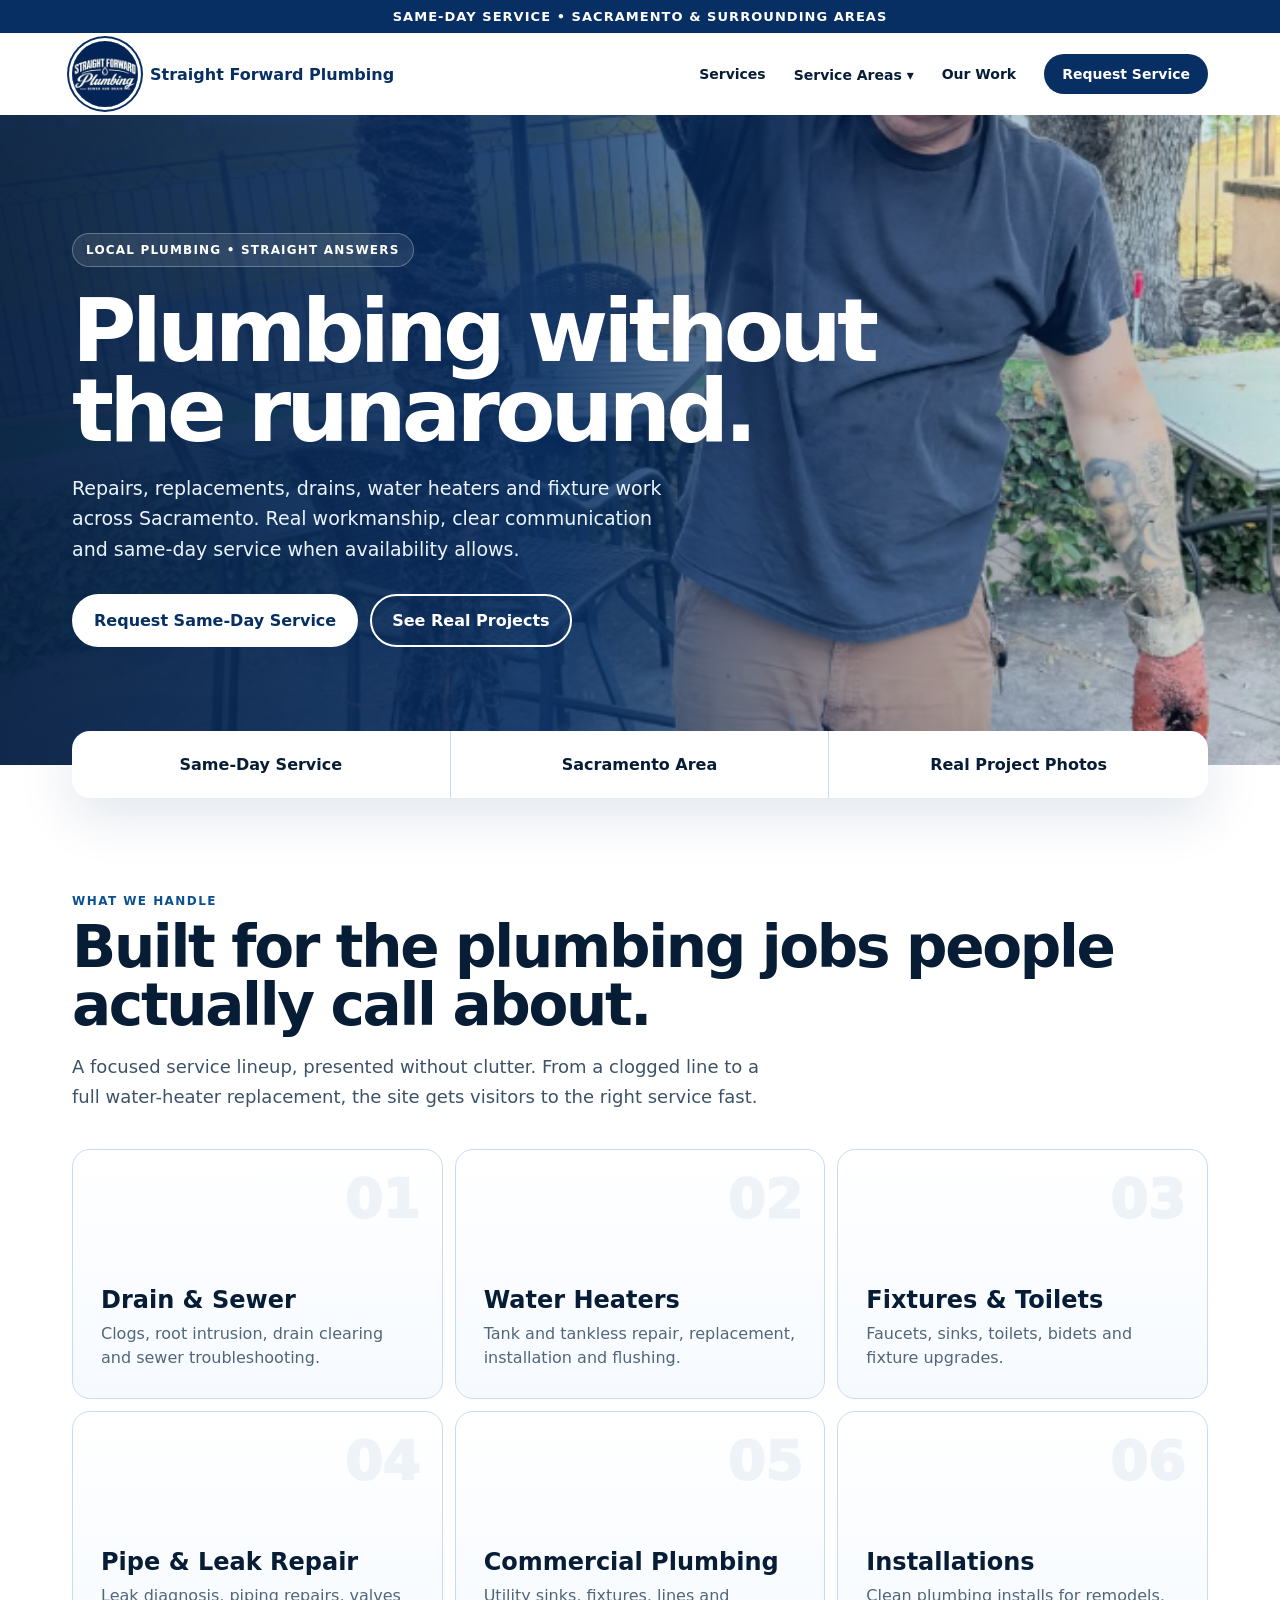
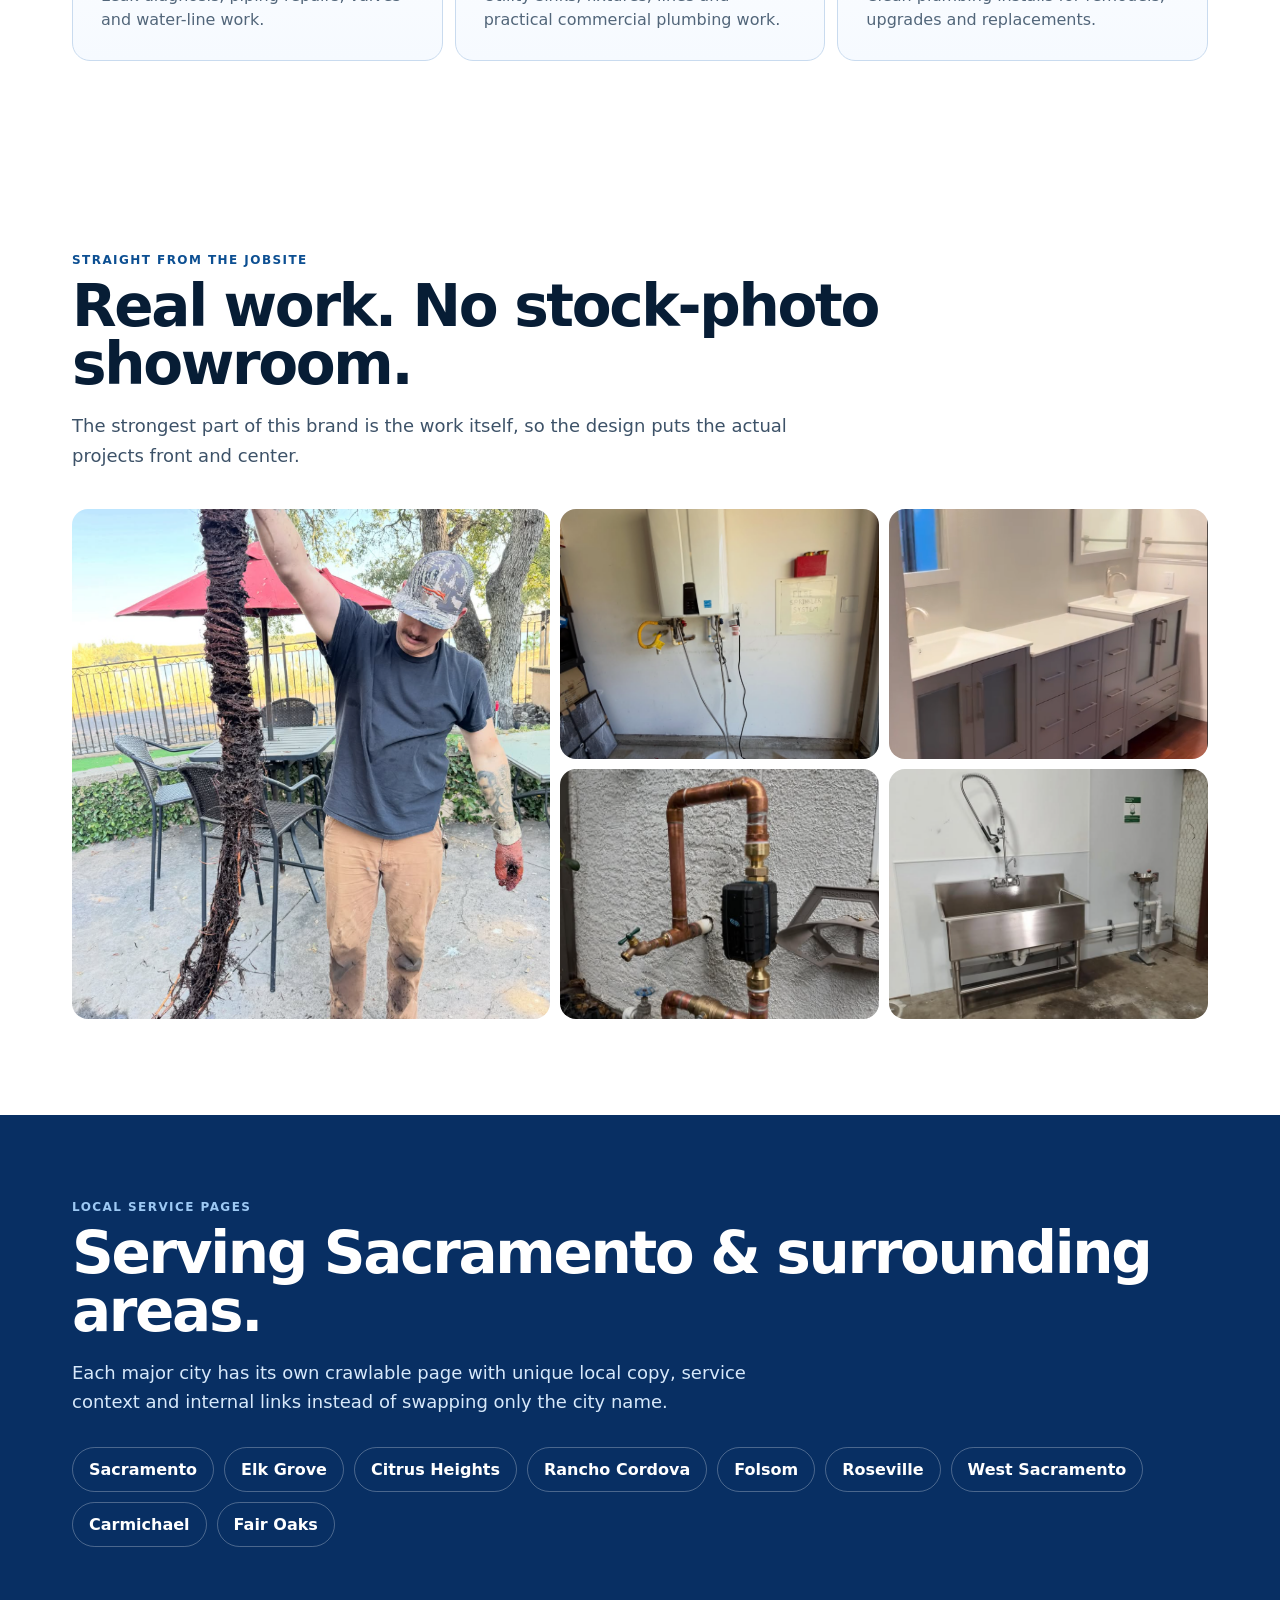
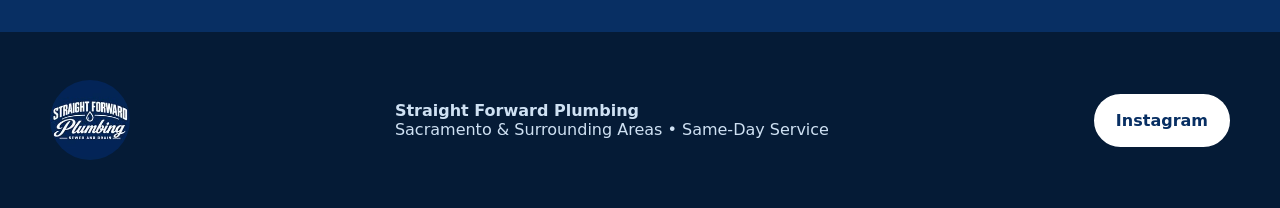
==== index.html @ 91c98128 "Add files via upload" ====
<!doctype html><html lang="en"><head><meta charset="utf-8"><meta name="viewport" content="width=device-width,initial-scale=1"><title>Straight Forward Plumbing | Sacramento Plumber & Same-Day Service</title><meta name="description" content="Straight Forward Plumbing provides same-day plumbing service across Sacramento and surrounding areas, including drain, water heater, fixture, sewer and pipe work."><link rel="stylesheet" href="styles.css"><script type="application/ld+json">{"@context":"https://schema.org","@type":"Plumber","name":"Straight Forward Plumbing","areaServed":["Sacramento","Elk Grove","Citrus Heights","Rancho Cordova","Folsom","Roseville","West Sacramento","Carmichael","Fair Oaks"],"sameAs":["https://www.instagram.com/straightforwardplumbingco/"]}</script></head><body><div class="top">SAME-DAY SERVICE • SACRAMENTO & SURROUNDING AREAS</div><header class="nav"><a class="brand" href="index.html"><img src="assets/logo.jpg" alt="Straight Forward Plumbing logo"><span>Straight Forward Plumbing</span></a><button class="menu" aria-label="Open menu">☰</button><nav class="links"><a href="#services">Services</a><div class="dropdown"><a href="#areas">Service Areas ▾</a><div class="drop"><a href="sacramento.html">Sacramento</a><a href="elk-grove.html">Elk Grove</a><a href="citrus-heights.html">Citrus Heights</a><a href="rancho-cordova.html">Rancho Cordova</a><a href="folsom.html">Folsom</a><a href="roseville.html">Roseville</a><a href="west-sacramento.html">West Sacramento</a><a href="carmichael.html">Carmichael</a><a href="fair-oaks.html">Fair Oaks</a></div></div><a href="#work">Our Work</a><a class="cta" href="https://www.instagram.com/straightforwardplumbingco/">Request Service</a></nav></header><main><section class="hero"><div class="hero-inner"><span class="eyebrow">LOCAL PLUMBING • STRAIGHT ANSWERS</span><h1>Plumbing without the runaround.</h1><p>Repairs, replacements, drains, water heaters and fixture work across Sacramento. Real workmanship, clear communication and same-day service when availability allows.</p><div class="actions"><a class="btn" href="https://www.instagram.com/straightforwardplumbingco/">Request Same-Day Service</a><a class="btn alt" href="#work">See Real Projects</a></div></div></section><div class="trust"><div class="trustbar"><div>Same-Day Service</div><div>Sacramento Area</div><div>Real Project Photos</div></div></div><section class="section" id="services"><div class="kicker">What we handle</div><h2>Built for the plumbing jobs people actually call about.</h2><p class="lead">A focused service lineup, presented without clutter. From a clogged line to a full water-heater replacement, the site gets visitors to the right service fast.</p><div class="services"><a class="service" href="#"><span class="num">01</span><h3>Drain & Sewer</h3><p>Clogs, root intrusion, drain clearing and sewer troubleshooting.</p></a><a class="service" href="#"><span class="num">02</span><h3>Water Heaters</h3><p>Tank and tankless repair, replacement, installation and flushing.</p></a><a class="service" href="#"><span class="num">03</span><h3>Fixtures & Toilets</h3><p>Faucets, sinks, toilets, bidets and fixture upgrades.</p></a><a class="service" href="#"><span class="num">04</span><h3>Pipe & Leak Repair</h3><p>Leak diagnosis, piping repairs, valves and water-line work.</p></a><a class="service" href="#"><span class="num">05</span><h3>Commercial Plumbing</h3><p>Utility sinks, fixtures, lines and practical commercial plumbing work.</p></a><a class="service" href="#"><span class="num">06</span><h3>Installations</h3><p>Clean plumbing installs for remodels, upgrades and replacements.</p></a></div></section><section class="section" id="work"><div class="kicker">Straight from the jobsite</div><h2>Real work. No stock-photo showroom.</h2><p class="lead">The strongest part of this brand is the work itself, so the design puts the actual projects front and center.</p><div class="gallery"><img src="assets/work-10.png" alt="Plumber removing roots from a drain line" loading="lazy"><img src="assets/work-1.png" alt="Water heater plumbing project" loading="lazy"><img src="assets/work-2.png" alt="Bathroom plumbing installation" loading="lazy"><img src="assets/work-7.png" alt="Exterior plumbing valve installation" loading="lazy"><img src="assets/work-9.png" alt="Commercial sink plumbing installation" loading="lazy"></div></section><section class="blue" id="areas"><div class="section"><div class="kicker" style="color:#9dc9f4">Local service pages</div><h2>Serving Sacramento & surrounding areas.</h2><p class="lead">Each major city has its own crawlable page with unique local copy, service context and internal links instead of swapping only the city name.</p><div class="areas"><a href="sacramento.html">Sacramento</a><a href="elk-grove.html">Elk Grove</a><a href="citrus-heights.html">Citrus Heights</a><a href="rancho-cordova.html">Rancho Cordova</a><a href="folsom.html">Folsom</a><a href="roseville.html">Roseville</a><a href="west-sacramento.html">West Sacramento</a><a href="carmichael.html">Carmichael</a><a href="fair-oaks.html">Fair Oaks</a></div></div></section></main><footer class="footer"><div class="footerin"><img src="assets/logo.jpg" alt="Straight Forward Plumbing"><div><strong>Straight Forward Plumbing</strong><br>Sacramento & Surrounding Areas • Same-Day Service</div><a class="btn" href="https://www.instagram.com/straightforwardplumbingco/">Instagram</a></div></footer><a class="mobile-call" href="https://www.instagram.com/straightforwardplumbingco/">Request Same-Day Service</a><script src="script.js"></script></body></html>
---- styles.css ----
:root{--navy:#082f63;--blue:#0c4f92;--ice:#eef6ff;--white:#fff;--ink:#071d35;--line:#c9dbef}*{box-sizing:border-box}html{scroll-behavior:smooth;scrollbar-color:var(--blue) var(--ice);scrollbar-width:thin}body{margin:0;font-family:Inter,ui-sans-serif,system-ui,-apple-system,Segoe UI,sans-serif;color:var(--ink);background:#fff;cursor:url('assets/cursor.svg') 7 7,auto}a,button,.click{cursor:url('assets/cursor-hover.svg') 8 8,pointer}::-webkit-scrollbar{width:11px}::-webkit-scrollbar-track{background:var(--ice)}::-webkit-scrollbar-thumb{background:linear-gradient(var(--blue),var(--navy));border:2px solid var(--ice);border-radius:20px}.top{background:var(--navy);color:#fff;text-align:center;padding:9px 16px;font-weight:800;font-size:13px;letter-spacing:.08em}.nav{height:82px;display:flex;align-items:center;justify-content:space-between;max-width:1180px;margin:auto;padding:0 22px;position:relative}.brand{display:flex;align-items:center;gap:12px;text-decoration:none;color:var(--navy);font-weight:900}.brand img{width:66px;height:66px;object-fit:cover;border-radius:50%;box-shadow:0 0 0 3px #fff,0 0 0 5px var(--navy)}.links{display:flex;align-items:center;gap:28px}.links a{text-decoration:none;color:var(--ink);font-weight:750;font-size:14px}.dropdown{position:relative}.drop{display:none;position:absolute;top:28px;left:-18px;background:#fff;border:1px solid var(--line);box-shadow:0 18px 50px #082f6320;min-width:230px;padding:10px;z-index:20}.dropdown:hover .drop{display:grid}.drop a{padding:10px;border-radius:8px}.drop a:hover{background:var(--ice);color:var(--blue)}.cta{background:var(--navy)!important;color:#fff!important;padding:12px 18px;border-radius:999px}.hero{min-height:650px;background:linear-gradient(90deg,#061f43f2 0%,#082f63df 43%,#082f6360 68%,#082f6310),url('assets/work-10.png') center/cover;display:grid;align-items:center;color:#fff}.hero-inner{max-width:1180px;width:100%;margin:auto;padding:80px 22px}.eyebrow{display:inline-flex;gap:8px;align-items:center;background:#ffffff18;border:1px solid #ffffff45;border-radius:999px;padding:9px 13px;font-weight:800;font-size:12px;letter-spacing:.1em}.hero h1{font-size:clamp(48px,7vw,88px);line-height:.91;letter-spacing:-.055em;max-width:850px;margin:24px 0 22px}.hero p{font-size:19px;line-height:1.6;max-width:620px;color:#eaf4ff}.actions{display:flex;gap:12px;flex-wrap:wrap;margin-top:30px}.btn{display:inline-block;text-decoration:none;font-weight:900;padding:15px 20px;border-radius:999px;background:#fff;color:var(--navy);border:2px solid #fff}.btn.alt{background:transparent;color:#fff}.trust{max-width:1180px;margin:-34px auto 0;position:relative;z-index:2;padding:0 22px}.trustbar{background:#fff;box-shadow:0 15px 55px #082f6322;border-radius:18px;display:grid;grid-template-columns:repeat(3,1fr);overflow:hidden}.trustbar div{padding:24px;text-align:center;border-right:1px solid var(--line);font-weight:900}.trustbar div:last-child{border:0}.section{max-width:1180px;margin:auto;padding:96px 22px}.kicker{color:var(--blue);font-weight:900;text-transform:uppercase;letter-spacing:.12em;font-size:12px}.section h2{font-size:clamp(34px,5vw,58px);line-height:1;letter-spacing:-.04em;margin:10px 0 18px}.lead{font-size:18px;line-height:1.65;color:#3d5268;max-width:720px}.services{display:grid;grid-template-columns:repeat(3,1fr);gap:12px;margin-top:38px}.service{min-height:250px;border:1px solid var(--line);border-radius:18px;padding:28px;display:flex;flex-direction:column;justify-content:flex-end;text-decoration:none;color:var(--ink);position:relative;overflow:hidden;background:linear-gradient(180deg,#fff,#f6faff);transition:.25s}.service:hover{transform:translateY(-5px);box-shadow:0 18px 45px #082f6318;border-color:#7ba7d5}.service .num{position:absolute;top:18px;right:22px;font-size:54px;font-weight:950;color:#0c4f9210}.service h3{font-size:24px;margin:0 0 8px}.service p{margin:0;color:#52667a;line-height:1.5}.gallery{display:grid;grid-template-columns:1.2fr .8fr .8fr;grid-auto-rows:250px;gap:10px;margin-top:38px}.gallery img{width:100%;height:100%;object-fit:cover;border-radius:16px}.gallery img:first-child{grid-row:span 2}.blue{background:var(--navy);color:#fff}.blue .section{padding-top:85px;padding-bottom:85px}.blue .lead{color:#d7e9fb}.areas{display:flex;flex-wrap:wrap;gap:10px;margin-top:30px}.areas a{color:#fff;text-decoration:none;border:1px solid #ffffff45;border-radius:999px;padding:12px 16px;font-weight:800}.areas a:hover{background:#fff;color:var(--navy)}.footer{background:#051b36;color:#cfe1f3;padding:48px 22px}.footerin{max-width:1180px;margin:auto;display:flex;justify-content:space-between;gap:30px;align-items:center}.footer img{width:80px;height:80px;object-fit:cover;border-radius:50%}.mobile-call{display:none}.pagehero{background:var(--navy);color:#fff;padding:90px 22px}.pagehero>div{max-width:980px;margin:auto}.pagehero h1{font-size:clamp(42px,7vw,76px);letter-spacing:-.05em;line-height:.95;margin:10px 0}.pagehero p{font-size:18px;line-height:1.6;max-width:700px;color:#d7e9fb}.local-grid{display:grid;grid-template-columns:1fr 1fr;gap:50px;align-items:center}.local-grid img{width:100%;max-height:480px;object-fit:cover;border-radius:22px}.faq{border-top:1px solid var(--line);padding:20px 0}.faq h3{margin:0 0 8px}.faq p{margin:0;color:#52667a;line-height:1.55}.menu{display:none;background:none;border:0;font-size:26px;color:var(--navy)}
@media(max-width:760px){.nav{height:72px}.brand img{width:52px;height:52px}.brand span{display:none}.menu{display:block}.links{display:none;position:absolute;left:12px;right:12px;top:68px;background:#fff;border:1px solid var(--line);padding:18px;z-index:50;box-shadow:0 20px 50px #082f6330;border-radius:14px;flex-direction:column;align-items:stretch}.links.open{display:flex}.dropdown .drop{position:static;display:grid;box-shadow:none;border:0;padding:6px 0 0 12px}.hero{min-height:610px;background-position:62% center}.hero-inner{padding:70px 20px}.hero h1{font-size:53px}.trust{margin:-20px auto 0}.trustbar{grid-template-columns:1fr}.trustbar div{border-right:0;border-bottom:1px solid var(--line);padding:16px}.services{grid-template-columns:1fr}.service{min-height:180px}.section{padding:70px 20px}.gallery{grid-template-columns:1fr 1fr;grid-auto-rows:180px}.gallery img:first-child{grid-column:span 2;grid-row:auto}.footerin{flex-direction:column;text-align:center}.local-grid{grid-template-columns:1fr}.mobile-call{display:block;position:fixed;left:14px;right:14px;bottom:14px;z-index:100;background:var(--navy);color:#fff;text-decoration:none;text-align:center;padding:15px;border:2px solid #fff;border-radius:999px;box-shadow:0 10px 35px #001b3d55;font-weight:900}.pagehero{padding:70px 20px}.pagehero h1{font-size:48px}}
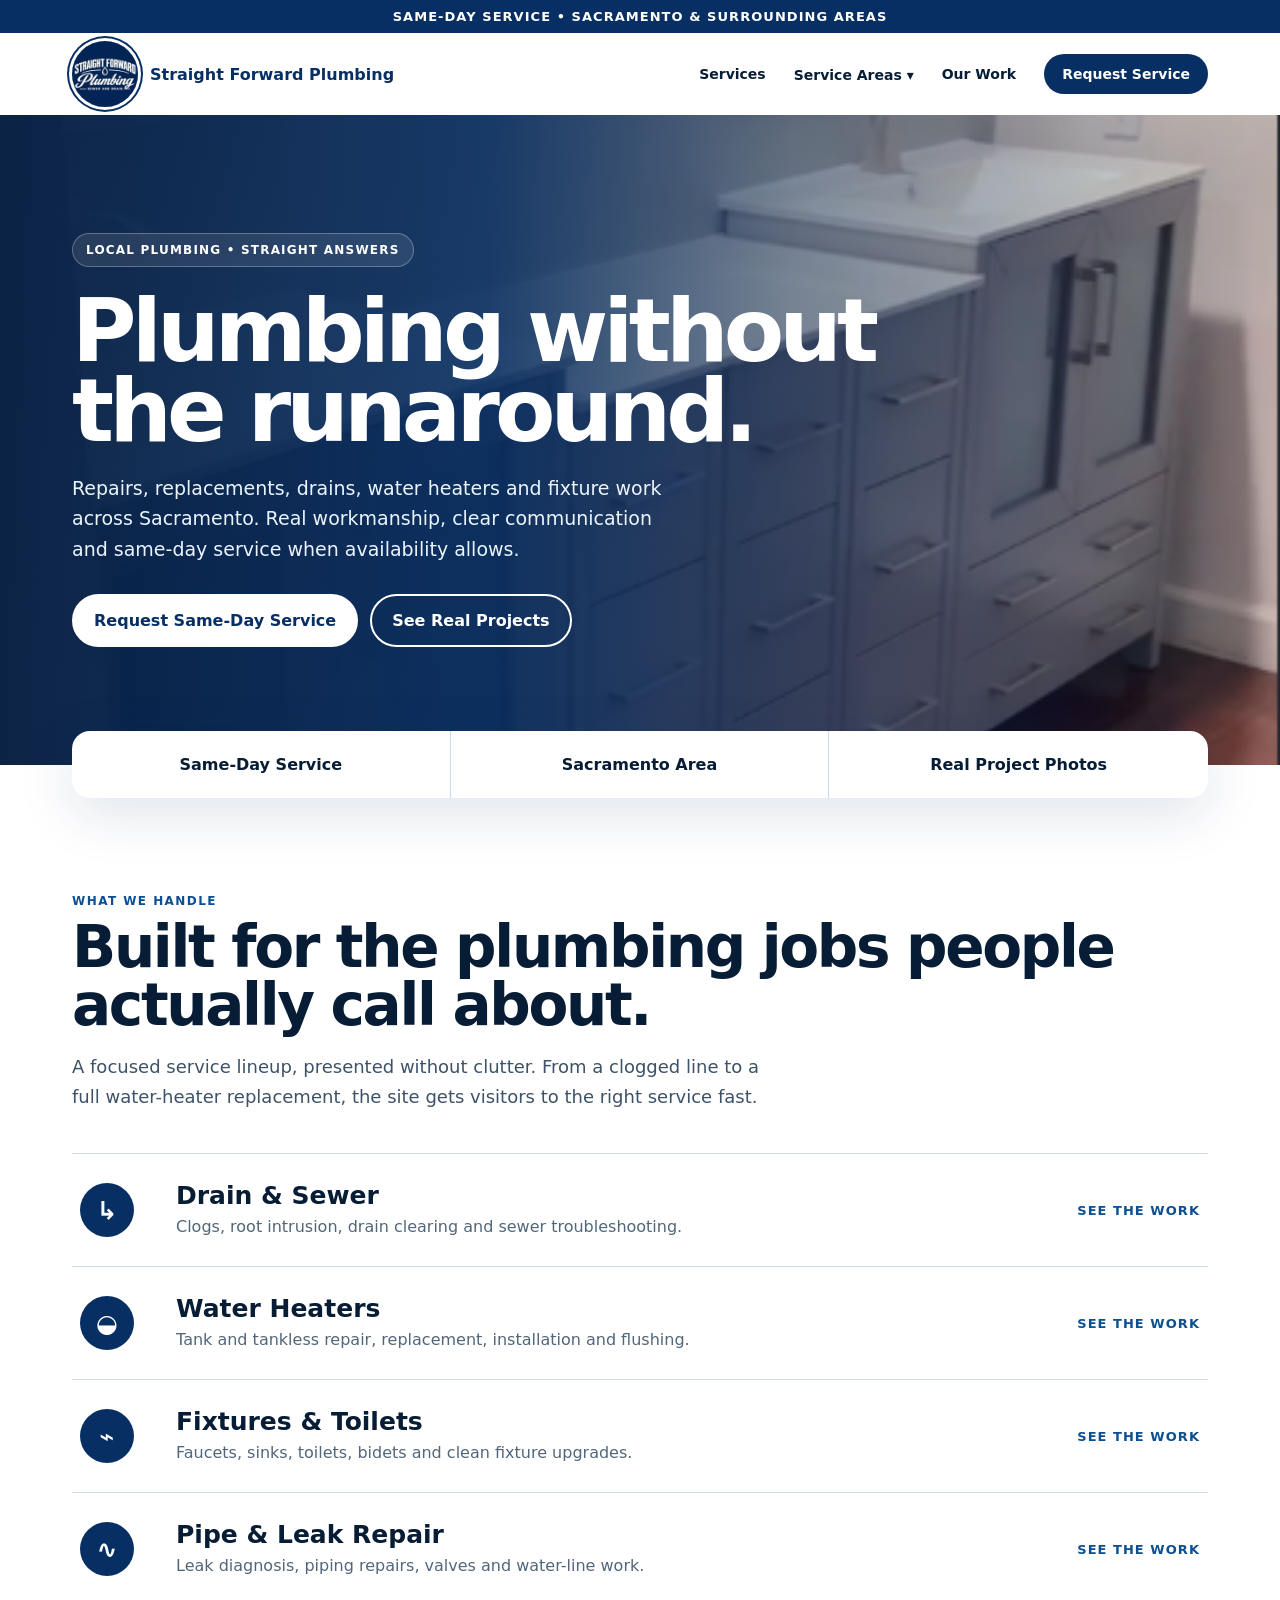
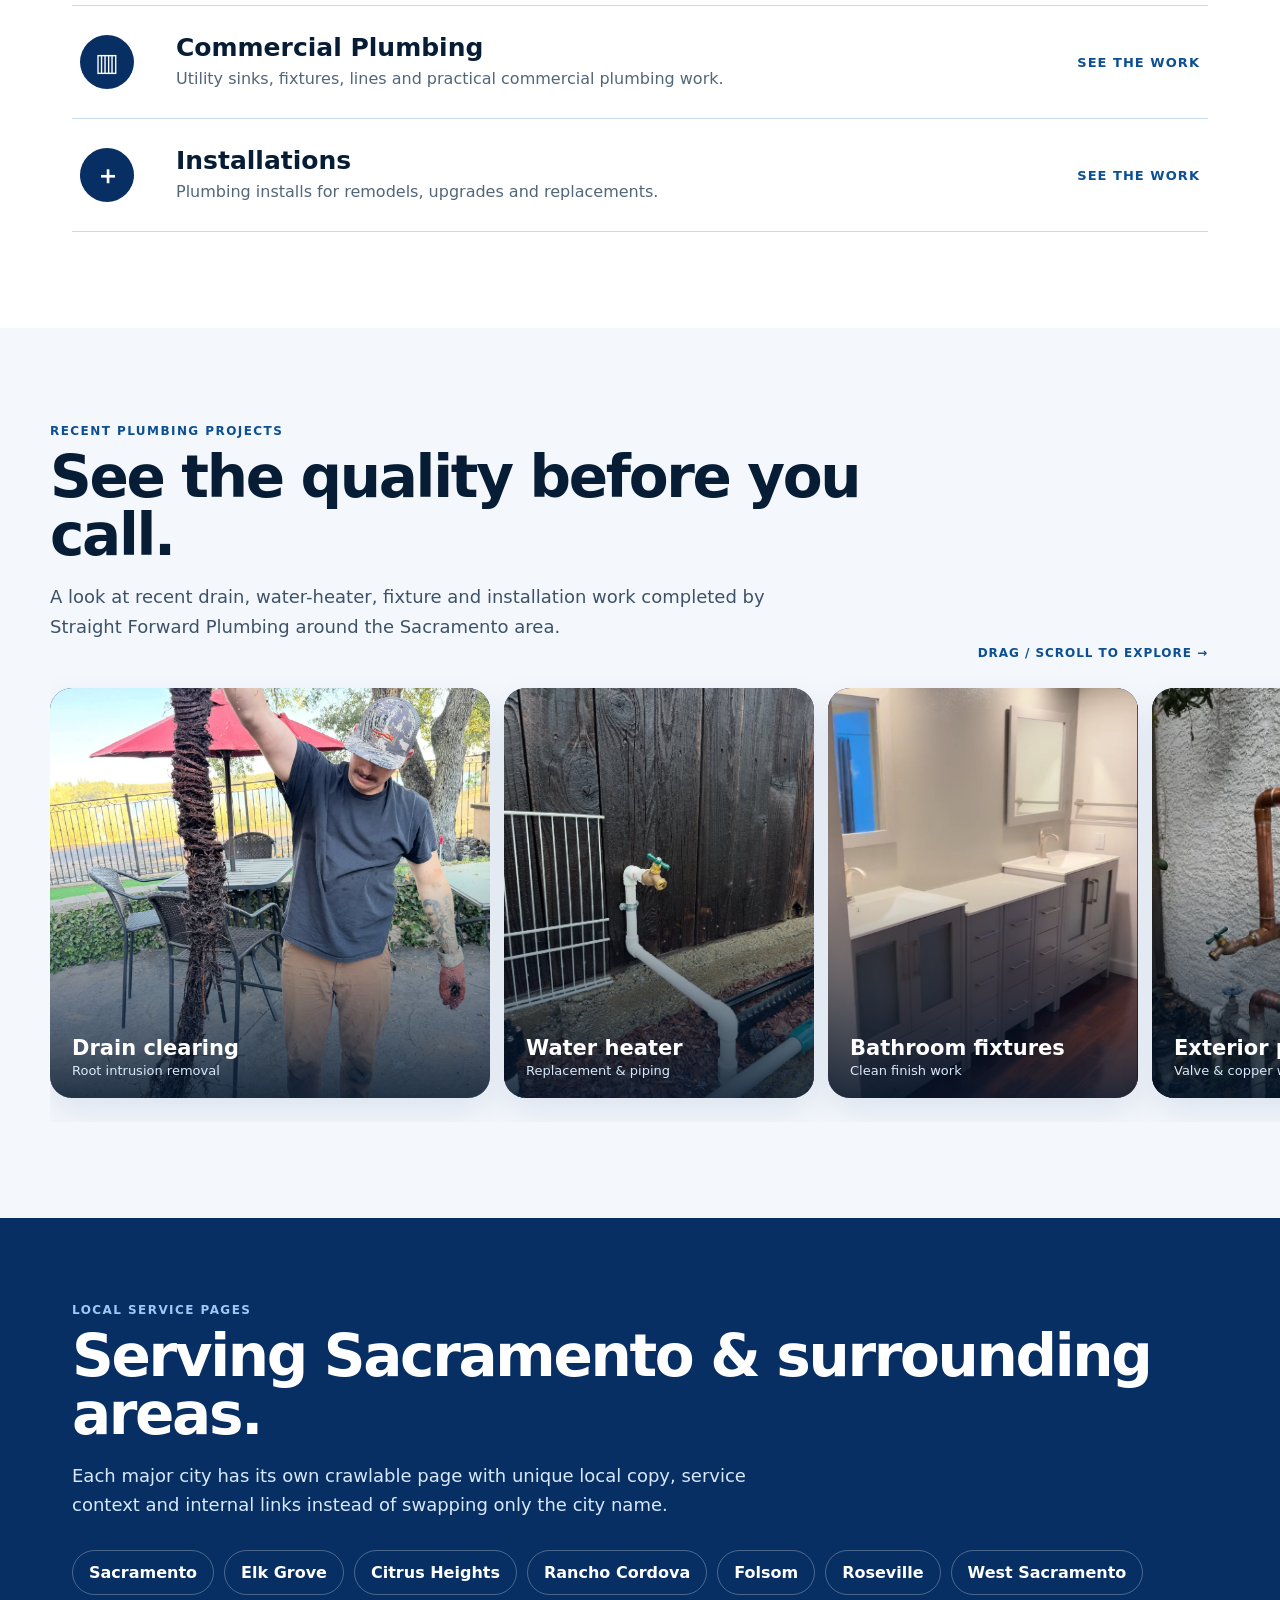
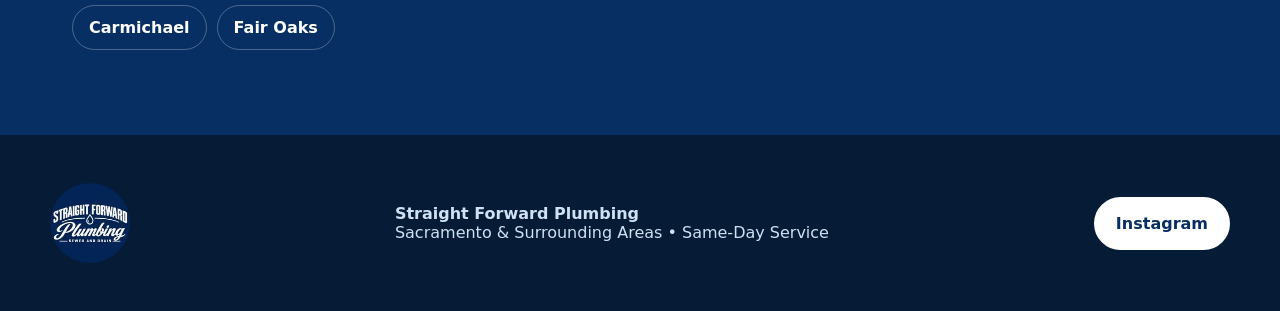
==== commit 278dc2ee: "Add files via upload" ====
--- a/index.html
+++ b/index.html
@@ -1 +1,15 @@
-<!doctype html><html lang="en"><head><meta charset="utf-8"><meta name="viewport" content="width=device-width,initial-scale=1"><title>Straight Forward Plumbing | Sacramento Plumber & Same-Day Service</title><meta name="description" content="Straight Forward Plumbing provides same-day plumbing service across Sacramento and surrounding areas, including drain, water heater, fixture, sewer and pipe work."><link rel="stylesheet" href="styles.css"><script type="application/ld+json">{"@context":"https://schema.org","@type":"Plumber","name":"Straight Forward Plumbing","areaServed":["Sacramento","Elk Grove","Citrus Heights","Rancho Cordova","Folsom","Roseville","West Sacramento","Carmichael","Fair Oaks"],"sameAs":["https://www.instagram.com/straightforwardplumbingco/"]}</script></head><body><div class="top">SAME-DAY SERVICE • SACRAMENTO & SURROUNDING AREAS</div><header class="nav"><a class="brand" href="index.html"><img src="assets/logo.jpg" alt="Straight Forward Plumbing logo"><span>Straight Forward Plumbing</span></a><button class="menu" aria-label="Open menu">☰</button><nav class="links"><a href="#services">Services</a><div class="dropdown"><a href="#areas">Service Areas ▾</a><div class="drop"><a href="sacramento.html">Sacramento</a><a href="elk-grove.html">Elk Grove</a><a href="citrus-heights.html">Citrus Heights</a><a href="rancho-cordova.html">Rancho Cordova</a><a href="folsom.html">Folsom</a><a href="roseville.html">Roseville</a><a href="west-sacramento.html">West Sacramento</a><a href="carmichael.html">Carmichael</a><a href="fair-oaks.html">Fair Oaks</a></div></div><a href="#work">Our Work</a><a class="cta" href="https://www.instagram.com/straightforwardplumbingco/">Request Service</a></nav></header><main><section class="hero"><div class="hero-inner"><span class="eyebrow">LOCAL PLUMBING • STRAIGHT ANSWERS</span><h1>Plumbing without the runaround.</h1><p>Repairs, replacements, drains, water heaters and fixture work across Sacramento. Real workmanship, clear communication and same-day service when availability allows.</p><div class="actions"><a class="btn" href="https://www.instagram.com/straightforwardplumbingco/">Request Same-Day Service</a><a class="btn alt" href="#work">See Real Projects</a></div></div></section><div class="trust"><div class="trustbar"><div>Same-Day Service</div><div>Sacramento Area</div><div>Real Project Photos</div></div></div><section class="section" id="services"><div class="kicker">What we handle</div><h2>Built for the plumbing jobs people actually call about.</h2><p class="lead">A focused service lineup, presented without clutter. From a clogged line to a full water-heater replacement, the site gets visitors to the right service fast.</p><div class="services"><a class="service" href="#"><span class="num">01</span><h3>Drain & Sewer</h3><p>Clogs, root intrusion, drain clearing and sewer troubleshooting.</p></a><a class="service" href="#"><span class="num">02</span><h3>Water Heaters</h3><p>Tank and tankless repair, replacement, installation and flushing.</p></a><a class="service" href="#"><span class="num">03</span><h3>Fixtures & Toilets</h3><p>Faucets, sinks, toilets, bidets and fixture upgrades.</p></a><a class="service" href="#"><span class="num">04</span><h3>Pipe & Leak Repair</h3><p>Leak diagnosis, piping repairs, valves and water-line work.</p></a><a class="service" href="#"><span class="num">05</span><h3>Commercial Plumbing</h3><p>Utility sinks, fixtures, lines and practical commercial plumbing work.</p></a><a class="service" href="#"><span class="num">06</span><h3>Installations</h3><p>Clean plumbing installs for remodels, upgrades and replacements.</p></a></div></section><section class="section" id="work"><div class="kicker">Straight from the jobsite</div><h2>Real work. No stock-photo showroom.</h2><p class="lead">The strongest part of this brand is the work itself, so the design puts the actual projects front and center.</p><div class="gallery"><img src="assets/work-10.png" alt="Plumber removing roots from a drain line" loading="lazy"><img src="assets/work-1.png" alt="Water heater plumbing project" loading="lazy"><img src="assets/work-2.png" alt="Bathroom plumbing installation" loading="lazy"><img src="assets/work-7.png" alt="Exterior plumbing valve installation" loading="lazy"><img src="assets/work-9.png" alt="Commercial sink plumbing installation" loading="lazy"></div></section><section class="blue" id="areas"><div class="section"><div class="kicker" style="color:#9dc9f4">Local service pages</div><h2>Serving Sacramento & surrounding areas.</h2><p class="lead">Each major city has its own crawlable page with unique local copy, service context and internal links instead of swapping only the city name.</p><div class="areas"><a href="sacramento.html">Sacramento</a><a href="elk-grove.html">Elk Grove</a><a href="citrus-heights.html">Citrus Heights</a><a href="rancho-cordova.html">Rancho Cordova</a><a href="folsom.html">Folsom</a><a href="roseville.html">Roseville</a><a href="west-sacramento.html">West Sacramento</a><a href="carmichael.html">Carmichael</a><a href="fair-oaks.html">Fair Oaks</a></div></div></section></main><footer class="footer"><div class="footerin"><img src="assets/logo.jpg" alt="Straight Forward Plumbing"><div><strong>Straight Forward Plumbing</strong><br>Sacramento & Surrounding Areas • Same-Day Service</div><a class="btn" href="https://www.instagram.com/straightforwardplumbingco/">Instagram</a></div></footer><a class="mobile-call" href="https://www.instagram.com/straightforwardplumbingco/">Request Same-Day Service</a><script src="script.js"></script></body></html>
+<!doctype html><html lang="en"><head><meta charset="utf-8"><meta name="viewport" content="width=device-width,initial-scale=1"><title>Straight Forward Plumbing | Sacramento Plumber & Same-Day Service</title><meta name="description" content="Straight Forward Plumbing provides same-day plumbing service across Sacramento and surrounding areas, including drain, water heater, fixture, sewer and pipe work."><link rel="stylesheet" href="styles.css"><script type="application/ld+json">{"@context":"https://schema.org","@type":"Plumber","name":"Straight Forward Plumbing","areaServed":["Sacramento","Elk Grove","Citrus Heights","Rancho Cordova","Folsom","Roseville","West Sacramento","Carmichael","Fair Oaks"],"sameAs":["https://www.instagram.com/straightforwardplumbingco/"]}</script></head><body><div class="top">SAME-DAY SERVICE • SACRAMENTO & SURROUNDING AREAS</div><header class="nav"><a class="brand" href="index.html"><img src="assets/logo.jpg" alt="Straight Forward Plumbing logo"><span>Straight Forward Plumbing</span></a><button class="menu" aria-label="Open menu">☰</button><nav class="links"><a href="#services">Services</a><div class="dropdown"><a href="#areas" class="area-trigger">Service Areas ▾</a><div class="drop"><a href="sacramento.html">Sacramento</a><a href="elk-grove.html">Elk Grove</a><a href="citrus-heights.html">Citrus Heights</a><a href="rancho-cordova.html">Rancho Cordova</a><a href="folsom.html">Folsom</a><a href="roseville.html">Roseville</a><a href="west-sacramento.html">West Sacramento</a><a href="carmichael.html">Carmichael</a><a href="fair-oaks.html">Fair Oaks</a></div></div><a href="#work">Our Work</a><a class="cta" href="https://www.instagram.com/straightforwardplumbingco/">Request Service</a></nav></header><main><section class="hero"><div class="hero-inner"><span class="eyebrow">LOCAL PLUMBING • STRAIGHT ANSWERS</span><h1>Plumbing without the runaround.</h1><p>Repairs, replacements, drains, water heaters and fixture work across Sacramento. Real workmanship, clear communication and same-day service when availability allows.</p><div class="actions"><a class="btn" href="https://www.instagram.com/straightforwardplumbingco/">Request Same-Day Service</a><a class="btn alt" href="#work">See Real Projects</a></div></div></section><div class="trust"><div class="trustbar"><div>Same-Day Service</div><div>Sacramento Area</div><div>Real Project Photos</div></div></div><section class="section" id="services"><div class="kicker">What we handle</div><h2>Built for the plumbing jobs people actually call about.</h2><p class="lead">A focused service lineup, presented without clutter. From a clogged line to a full water-heater replacement, the site gets visitors to the right service fast.</p><div class="service-list">
+<a class="service-row drain" href="#work"><span class="service-icon">↳</span><div><h3>Drain & Sewer</h3><p>Clogs, root intrusion, drain clearing and sewer troubleshooting.</p></div><span class="service-link">See the work</span></a>
+<a class="service-row heater" href="#work"><span class="service-icon">◒</span><div><h3>Water Heaters</h3><p>Tank and tankless repair, replacement, installation and flushing.</p></div><span class="service-link">See the work</span></a>
+<a class="service-row fixture" href="#work"><span class="service-icon">⌁</span><div><h3>Fixtures & Toilets</h3><p>Faucets, sinks, toilets, bidets and clean fixture upgrades.</p></div><span class="service-link">See the work</span></a>
+<a class="service-row pipe" href="#work"><span class="service-icon">∿</span><div><h3>Pipe & Leak Repair</h3><p>Leak diagnosis, piping repairs, valves and water-line work.</p></div><span class="service-link">See the work</span></a>
+<a class="service-row commercial" href="#work"><span class="service-icon">▥</span><div><h3>Commercial Plumbing</h3><p>Utility sinks, fixtures, lines and practical commercial plumbing work.</p></div><span class="service-link">See the work</span></a>
+<a class="service-row install" href="#work"><span class="service-icon">＋</span><div><h3>Installations</h3><p>Plumbing installs for remodels, upgrades and replacements.</p></div><span class="service-link">See the work</span></a>
+</div></section><section class="section work-section" id="work"><div class="work-head"><div><div class="kicker">Recent plumbing projects</div><h2>See the quality before you call.</h2><p class="lead">A look at recent drain, water-heater, fixture and installation work completed by Straight Forward Plumbing around the Sacramento area.</p></div><span class="swipe-note">Drag / scroll to explore →</span></div><div class="project-rail" aria-label="Recent plumbing work">
+<figure class="project-card feature"><img src="assets/work-10.png" alt="Large root mass removed from a drain line" loading="lazy"><figcaption><b>Drain clearing</b><span>Root intrusion removal</span></figcaption></figure>
+<figure class="project-card"><img src="assets/work-8.png" alt="Completed water heater installation" loading="lazy"><figcaption><b>Water heater</b><span>Replacement & piping</span></figcaption></figure>
+<figure class="project-card"><img src="assets/work-2.png" alt="Finished bathroom vanity plumbing project" loading="lazy"><figcaption><b>Bathroom fixtures</b><span>Clean finish work</span></figcaption></figure>
+<figure class="project-card"><img src="assets/work-7.png" alt="Exterior copper valve plumbing installation" loading="lazy"><figcaption><b>Exterior plumbing</b><span>Valve & copper work</span></figcaption></figure>
+<figure class="project-card"><img src="assets/work-9.png" alt="Commercial utility sink plumbing installation" loading="lazy"><figcaption><b>Commercial</b><span>Utility sink installation</span></figcaption></figure>
+<figure class="project-card"><img src="assets/work-4.png" alt="Toilet installation" loading="lazy"><figcaption><b>Fixture install</b><span>Toilet replacement</span></figcaption></figure>
+</div></section><section class="blue" id="areas"><div class="section"><div class="kicker" style="color:#9dc9f4">Local service pages</div><h2>Serving Sacramento & surrounding areas.</h2><p class="lead">Each major city has its own crawlable page with unique local copy, service context and internal links instead of swapping only the city name.</p><div class="areas"><a href="sacramento.html">Sacramento</a><a href="elk-grove.html">Elk Grove</a><a href="citrus-heights.html">Citrus Heights</a><a href="rancho-cordova.html">Rancho Cordova</a><a href="folsom.html">Folsom</a><a href="roseville.html">Roseville</a><a href="west-sacramento.html">West Sacramento</a><a href="carmichael.html">Carmichael</a><a href="fair-oaks.html">Fair Oaks</a></div></div></section></main><footer class="footer"><div class="footerin"><img src="assets/logo.jpg" alt="Straight Forward Plumbing"><div><strong>Straight Forward Plumbing</strong><br>Sacramento & Surrounding Areas • Same-Day Service</div><a class="btn" href="https://www.instagram.com/straightforwardplumbingco/">Instagram</a></div></footer><a class="mobile-call" href="https://www.instagram.com/straightforwardplumbingco/">Request Same-Day Service</a><script src="script.js"></script></body></html>
--- a/styles.css
+++ b/styles.css
@@ -1,2 +1,13 @@
-:root{--navy:#082f63;--blue:#0c4f92;--ice:#eef6ff;--white:#fff;--ink:#071d35;--line:#c9dbef}*{box-sizing:border-box}html{scroll-behavior:smooth;scrollbar-color:var(--blue) var(--ice);scrollbar-width:thin}body{margin:0;font-family:Inter,ui-sans-serif,system-ui,-apple-system,Segoe UI,sans-serif;color:var(--ink);background:#fff;cursor:url('assets/cursor.svg') 7 7,auto}a,button,.click{cursor:url('assets/cursor-hover.svg') 8 8,pointer}::-webkit-scrollbar{width:11px}::-webkit-scrollbar-track{background:var(--ice)}::-webkit-scrollbar-thumb{background:linear-gradient(var(--blue),var(--navy));border:2px solid var(--ice);border-radius:20px}.top{background:var(--navy);color:#fff;text-align:center;padding:9px 16px;font-weight:800;font-size:13px;letter-spacing:.08em}.nav{height:82px;display:flex;align-items:center;justify-content:space-between;max-width:1180px;margin:auto;padding:0 22px;position:relative}.brand{display:flex;align-items:center;gap:12px;text-decoration:none;color:var(--navy);font-weight:900}.brand img{width:66px;height:66px;object-fit:cover;border-radius:50%;box-shadow:0 0 0 3px #fff,0 0 0 5px var(--navy)}.links{display:flex;align-items:center;gap:28px}.links a{text-decoration:none;color:var(--ink);font-weight:750;font-size:14px}.dropdown{position:relative}.drop{display:none;position:absolute;top:28px;left:-18px;background:#fff;border:1px solid var(--line);box-shadow:0 18px 50px #082f6320;min-width:230px;padding:10px;z-index:20}.dropdown:hover .drop{display:grid}.drop a{padding:10px;border-radius:8px}.drop a:hover{background:var(--ice);color:var(--blue)}.cta{background:var(--navy)!important;color:#fff!important;padding:12px 18px;border-radius:999px}.hero{min-height:650px;background:linear-gradient(90deg,#061f43f2 0%,#082f63df 43%,#082f6360 68%,#082f6310),url('assets/work-10.png') center/cover;display:grid;align-items:center;color:#fff}.hero-inner{max-width:1180px;width:100%;margin:auto;padding:80px 22px}.eyebrow{display:inline-flex;gap:8px;align-items:center;background:#ffffff18;border:1px solid #ffffff45;border-radius:999px;padding:9px 13px;font-weight:800;font-size:12px;letter-spacing:.1em}.hero h1{font-size:clamp(48px,7vw,88px);line-height:.91;letter-spacing:-.055em;max-width:850px;margin:24px 0 22px}.hero p{font-size:19px;line-height:1.6;max-width:620px;color:#eaf4ff}.actions{display:flex;gap:12px;flex-wrap:wrap;margin-top:30px}.btn{display:inline-block;text-decoration:none;font-weight:900;padding:15px 20px;border-radius:999px;background:#fff;color:var(--navy);border:2px solid #fff}.btn.alt{background:transparent;color:#fff}.trust{max-width:1180px;margin:-34px auto 0;position:relative;z-index:2;padding:0 22px}.trustbar{background:#fff;box-shadow:0 15px 55px #082f6322;border-radius:18px;display:grid;grid-template-columns:repeat(3,1fr);overflow:hidden}.trustbar div{padding:24px;text-align:center;border-right:1px solid var(--line);font-weight:900}.trustbar div:last-child{border:0}.section{max-width:1180px;margin:auto;padding:96px 22px}.kicker{color:var(--blue);font-weight:900;text-transform:uppercase;letter-spacing:.12em;font-size:12px}.section h2{font-size:clamp(34px,5vw,58px);line-height:1;letter-spacing:-.04em;margin:10px 0 18px}.lead{font-size:18px;line-height:1.65;color:#3d5268;max-width:720px}.services{display:grid;grid-template-columns:repeat(3,1fr);gap:12px;margin-top:38px}.service{min-height:250px;border:1px solid var(--line);border-radius:18px;padding:28px;display:flex;flex-direction:column;justify-content:flex-end;text-decoration:none;color:var(--ink);position:relative;overflow:hidden;background:linear-gradient(180deg,#fff,#f6faff);transition:.25s}.service:hover{transform:translateY(-5px);box-shadow:0 18px 45px #082f6318;border-color:#7ba7d5}.service .num{position:absolute;top:18px;right:22px;font-size:54px;font-weight:950;color:#0c4f9210}.service h3{font-size:24px;margin:0 0 8px}.service p{margin:0;color:#52667a;line-height:1.5}.gallery{display:grid;grid-template-columns:1.2fr .8fr .8fr;grid-auto-rows:250px;gap:10px;margin-top:38px}.gallery img{width:100%;height:100%;object-fit:cover;border-radius:16px}.gallery img:first-child{grid-row:span 2}.blue{background:var(--navy);color:#fff}.blue .section{padding-top:85px;padding-bottom:85px}.blue .lead{color:#d7e9fb}.areas{display:flex;flex-wrap:wrap;gap:10px;margin-top:30px}.areas a{color:#fff;text-decoration:none;border:1px solid #ffffff45;border-radius:999px;padding:12px 16px;font-weight:800}.areas a:hover{background:#fff;color:var(--navy)}.footer{background:#051b36;color:#cfe1f3;padding:48px 22px}.footerin{max-width:1180px;margin:auto;display:flex;justify-content:space-between;gap:30px;align-items:center}.footer img{width:80px;height:80px;object-fit:cover;border-radius:50%}.mobile-call{display:none}.pagehero{background:var(--navy);color:#fff;padding:90px 22px}.pagehero>div{max-width:980px;margin:auto}.pagehero h1{font-size:clamp(42px,7vw,76px);letter-spacing:-.05em;line-height:.95;margin:10px 0}.pagehero p{font-size:18px;line-height:1.6;max-width:700px;color:#d7e9fb}.local-grid{display:grid;grid-template-columns:1fr 1fr;gap:50px;align-items:center}.local-grid img{width:100%;max-height:480px;object-fit:cover;border-radius:22px}.faq{border-top:1px solid var(--line);padding:20px 0}.faq h3{margin:0 0 8px}.faq p{margin:0;color:#52667a;line-height:1.55}.menu{display:none;background:none;border:0;font-size:26px;color:var(--navy)}
+:root{--navy:#082f63;--blue:#0c4f92;--ice:#eef6ff;--white:#fff;--ink:#071d35;--line:#c9dbef}*{box-sizing:border-box}html{scroll-behavior:smooth;scrollbar-color:var(--blue) var(--ice);scrollbar-width:thin}body{margin:0;font-family:Inter,ui-sans-serif,system-ui,-apple-system,Segoe UI,sans-serif;color:var(--ink);background:#fff;cursor:url('assets/cursor.svg') 7 7,auto}a,button,.click{cursor:url('assets/cursor-hover.svg') 8 8,pointer}::-webkit-scrollbar{width:11px}::-webkit-scrollbar-track{background:var(--ice)}::-webkit-scrollbar-thumb{background:linear-gradient(var(--blue),var(--navy));border:2px solid var(--ice);border-radius:20px}.top{background:var(--navy);color:#fff;text-align:center;padding:9px 16px;font-weight:800;font-size:13px;letter-spacing:.08em}.nav{height:82px;display:flex;align-items:center;justify-content:space-between;max-width:1180px;margin:auto;padding:0 22px;position:relative}.brand{display:flex;align-items:center;gap:12px;text-decoration:none;color:var(--navy);font-weight:900}.brand img{width:66px;height:66px;object-fit:cover;border-radius:50%;box-shadow:0 0 0 3px #fff,0 0 0 5px var(--navy)}.links{display:flex;align-items:center;gap:28px}.links a{text-decoration:none;color:var(--ink);font-weight:750;font-size:14px}.dropdown{position:relative}.drop{display:none;position:absolute;top:20px;left:-18px;padding-top:20px;background:#fff;border:1px solid var(--line);box-shadow:0 18px 50px #082f6320;min-width:230px;padding:18px 10px 10px;z-index:20}.dropdown:hover .drop,.dropdown:focus-within .drop,.drop:hover{display:grid}.drop a{padding:10px;border-radius:8px}.drop a:hover{background:var(--ice);color:var(--blue)}.cta{background:var(--navy)!important;color:#fff!important;padding:12px 18px;border-radius:999px}.hero{min-height:650px;background:linear-gradient(90deg,#061f43f5 0%,#082f63e8 38%,#082f6380 62%,#082f6322),url('assets/work-2.png') center 58%/cover;display:grid;align-items:center;color:#fff}.hero-inner{max-width:1180px;width:100%;margin:auto;padding:80px 22px}.eyebrow{display:inline-flex;gap:8px;align-items:center;background:#ffffff18;border:1px solid #ffffff45;border-radius:999px;padding:9px 13px;font-weight:800;font-size:12px;letter-spacing:.1em}.hero h1{font-size:clamp(48px,7vw,88px);line-height:.91;letter-spacing:-.055em;max-width:850px;margin:24px 0 22px}.hero p{font-size:19px;line-height:1.6;max-width:620px;color:#eaf4ff}.actions{display:flex;gap:12px;flex-wrap:wrap;margin-top:30px}.btn{display:inline-block;text-decoration:none;font-weight:900;padding:15px 20px;border-radius:999px;background:#fff;color:var(--navy);border:2px solid #fff}.btn.alt{background:transparent;color:#fff}.trust{max-width:1180px;margin:-34px auto 0;position:relative;z-index:2;padding:0 22px}.trustbar{background:#fff;box-shadow:0 15px 55px #082f6322;border-radius:18px;display:grid;grid-template-columns:repeat(3,1fr);overflow:hidden}.trustbar div{padding:24px;text-align:center;border-right:1px solid var(--line);font-weight:900}.trustbar div:last-child{border:0}.section{max-width:1180px;margin:auto;padding:96px 22px}.kicker{color:var(--blue);font-weight:900;text-transform:uppercase;letter-spacing:.12em;font-size:12px}.section h2{font-size:clamp(34px,5vw,58px);line-height:1;letter-spacing:-.04em;margin:10px 0 18px}.lead{font-size:18px;line-height:1.65;color:#3d5268;max-width:720px}.services{display:grid;grid-template-columns:repeat(3,1fr);gap:12px;margin-top:38px}.service{min-height:250px;border:1px solid var(--line);border-radius:18px;padding:28px;display:flex;flex-direction:column;justify-content:flex-end;text-decoration:none;color:var(--ink);position:relative;overflow:hidden;background:linear-gradient(180deg,#fff,#f6faff);transition:.25s}.service:hover{transform:translateY(-5px);box-shadow:0 18px 45px #082f6318;border-color:#7ba7d5}.service .num{position:absolute;top:18px;right:22px;font-size:54px;font-weight:950;color:#0c4f9210}.service h3{font-size:24px;margin:0 0 8px}.service p{margin:0;color:#52667a;line-height:1.5}.gallery{display:grid;grid-template-columns:1.2fr .8fr .8fr;grid-auto-rows:250px;gap:10px;margin-top:38px}.gallery img{width:100%;height:100%;object-fit:cover;border-radius:16px}.gallery img:first-child{grid-row:span 2}.blue{background:var(--navy);color:#fff}.blue .section{padding-top:85px;padding-bottom:85px}.blue .lead{color:#d7e9fb}.areas{display:flex;flex-wrap:wrap;gap:10px;margin-top:30px}.areas a{color:#fff;text-decoration:none;border:1px solid #ffffff45;border-radius:999px;padding:12px 16px;font-weight:800}.areas a:hover{background:#fff;color:var(--navy)}.footer{background:#051b36;color:#cfe1f3;padding:48px 22px}.footerin{max-width:1180px;margin:auto;display:flex;justify-content:space-between;gap:30px;align-items:center}.footer img{width:80px;height:80px;object-fit:cover;border-radius:50%}.mobile-call{display:none}.pagehero{background:var(--navy);color:#fff;padding:90px 22px}.pagehero>div{max-width:980px;margin:auto}.pagehero h1{font-size:clamp(42px,7vw,76px);letter-spacing:-.05em;line-height:.95;margin:10px 0}.pagehero p{font-size:18px;line-height:1.6;max-width:700px;color:#d7e9fb}.local-grid{display:grid;grid-template-columns:1fr 1fr;gap:50px;align-items:center}.local-grid img{width:100%;max-height:480px;object-fit:cover;border-radius:22px}.faq{border-top:1px solid var(--line);padding:20px 0}.faq h3{margin:0 0 8px}.faq p{margin:0;color:#52667a;line-height:1.55}.menu{display:none;background:none;border:0;font-size:26px;color:var(--navy)}
 @media(max-width:760px){.nav{height:72px}.brand img{width:52px;height:52px}.brand span{display:none}.menu{display:block}.links{display:none;position:absolute;left:12px;right:12px;top:68px;background:#fff;border:1px solid var(--line);padding:18px;z-index:50;box-shadow:0 20px 50px #082f6330;border-radius:14px;flex-direction:column;align-items:stretch}.links.open{display:flex}.dropdown .drop{position:static;display:grid;box-shadow:none;border:0;padding:6px 0 0 12px}.hero{min-height:610px;background-position:62% center}.hero-inner{padding:70px 20px}.hero h1{font-size:53px}.trust{margin:-20px auto 0}.trustbar{grid-template-columns:1fr}.trustbar div{border-right:0;border-bottom:1px solid var(--line);padding:16px}.services{grid-template-columns:1fr}.service{min-height:180px}.section{padding:70px 20px}.gallery{grid-template-columns:1fr 1fr;grid-auto-rows:180px}.gallery img:first-child{grid-column:span 2;grid-row:auto}.footerin{flex-direction:column;text-align:center}.local-grid{grid-template-columns:1fr}.mobile-call{display:block;position:fixed;left:14px;right:14px;bottom:14px;z-index:100;background:var(--navy);color:#fff;text-decoration:none;text-align:center;padding:15px;border:2px solid #fff;border-radius:999px;box-shadow:0 10px 35px #001b3d55;font-weight:900}.pagehero{padding:70px 20px}.pagehero h1{font-size:48px}}
+
+/* Refined service presentation */
+.service-list{margin-top:42px;border-top:1px solid var(--line)}
+.service-row{display:grid;grid-template-columns:72px 1fr auto;gap:24px;align-items:center;padding:27px 8px;border-bottom:1px solid var(--line);text-decoration:none;color:var(--ink);position:relative;transition:.25s;overflow:hidden}
+.service-row:before{content:"";position:absolute;inset:0;transform:translateX(-102%);background:linear-gradient(90deg,var(--ice),#fff);transition:.35s;z-index:-1}.service-row:hover:before{transform:none}.service-row:hover{padding-left:18px;color:var(--blue)}
+.service-icon{width:54px;height:54px;border-radius:50%;display:grid;place-items:center;background:var(--navy);color:#fff;font-size:25px;font-weight:900;transition:.25s}.service-row:hover .service-icon{transform:rotate(-8deg) scale(1.07);background:var(--blue)}
+.service-row h3{font-size:25px;margin:0 0 5px}.service-row p{margin:0;color:#52667a;line-height:1.5}.service-link{font-weight:900;font-size:13px;text-transform:uppercase;letter-spacing:.08em;color:var(--blue)}
+.work-section{max-width:none;background:#f4f8fd;padding-left:max(22px,calc((100vw - 1180px)/2));padding-right:0;overflow:hidden}.work-head{max-width:1180px;padding-right:22px;display:flex;justify-content:space-between;align-items:end;gap:30px}.swipe-note{font-size:12px;font-weight:900;text-transform:uppercase;letter-spacing:.08em;color:var(--blue);white-space:nowrap}
+.project-rail{display:flex;gap:14px;overflow-x:auto;padding:28px max(22px,calc((100vw - 1180px)/2)) 24px 0;scroll-snap-type:x mandatory;scrollbar-width:thin}.project-card{position:relative;flex:0 0 310px;height:410px;margin:0;border-radius:22px;overflow:hidden;scroll-snap-align:start;background:#071d35;box-shadow:0 15px 35px #082f6318}.project-card.feature{flex-basis:440px}.project-card img{width:100%;height:100%;object-fit:cover;transition:.5s}.project-card:hover img{transform:scale(1.045)}.project-card:after{content:"";position:absolute;inset:45% 0 0;background:linear-gradient(transparent,#03152bd9)}.project-card figcaption{position:absolute;z-index:2;left:22px;right:22px;bottom:20px;color:#fff;display:flex;flex-direction:column;gap:3px}.project-card figcaption b{font-size:21px}.project-card figcaption span{font-size:13px;color:#d7e9fb}
+.local-note{margin:24px 0;padding:18px 20px;border-left:4px solid var(--blue);background:var(--ice);line-height:1.6;color:#344d66}.local-tags{display:flex;flex-wrap:wrap;gap:8px;margin:20px 0}.local-tags span{border:1px solid var(--line);padding:8px 11px;border-radius:999px;font-size:12px;font-weight:800;color:var(--blue)}
+@media(max-width:760px){.service-row{grid-template-columns:56px 1fr;gap:14px;padding:22px 2px}.service-link{display:none}.service-icon{width:48px;height:48px}.service-row h3{font-size:20px}.work-head{display:block}.swipe-note{display:inline-block;margin-top:12px}.project-card{flex-basis:78vw;height:380px}.project-card.feature{flex-basis:86vw}.work-section{padding-right:0}.hero{background-position:64% center}.drop{padding-top:6px!important}}
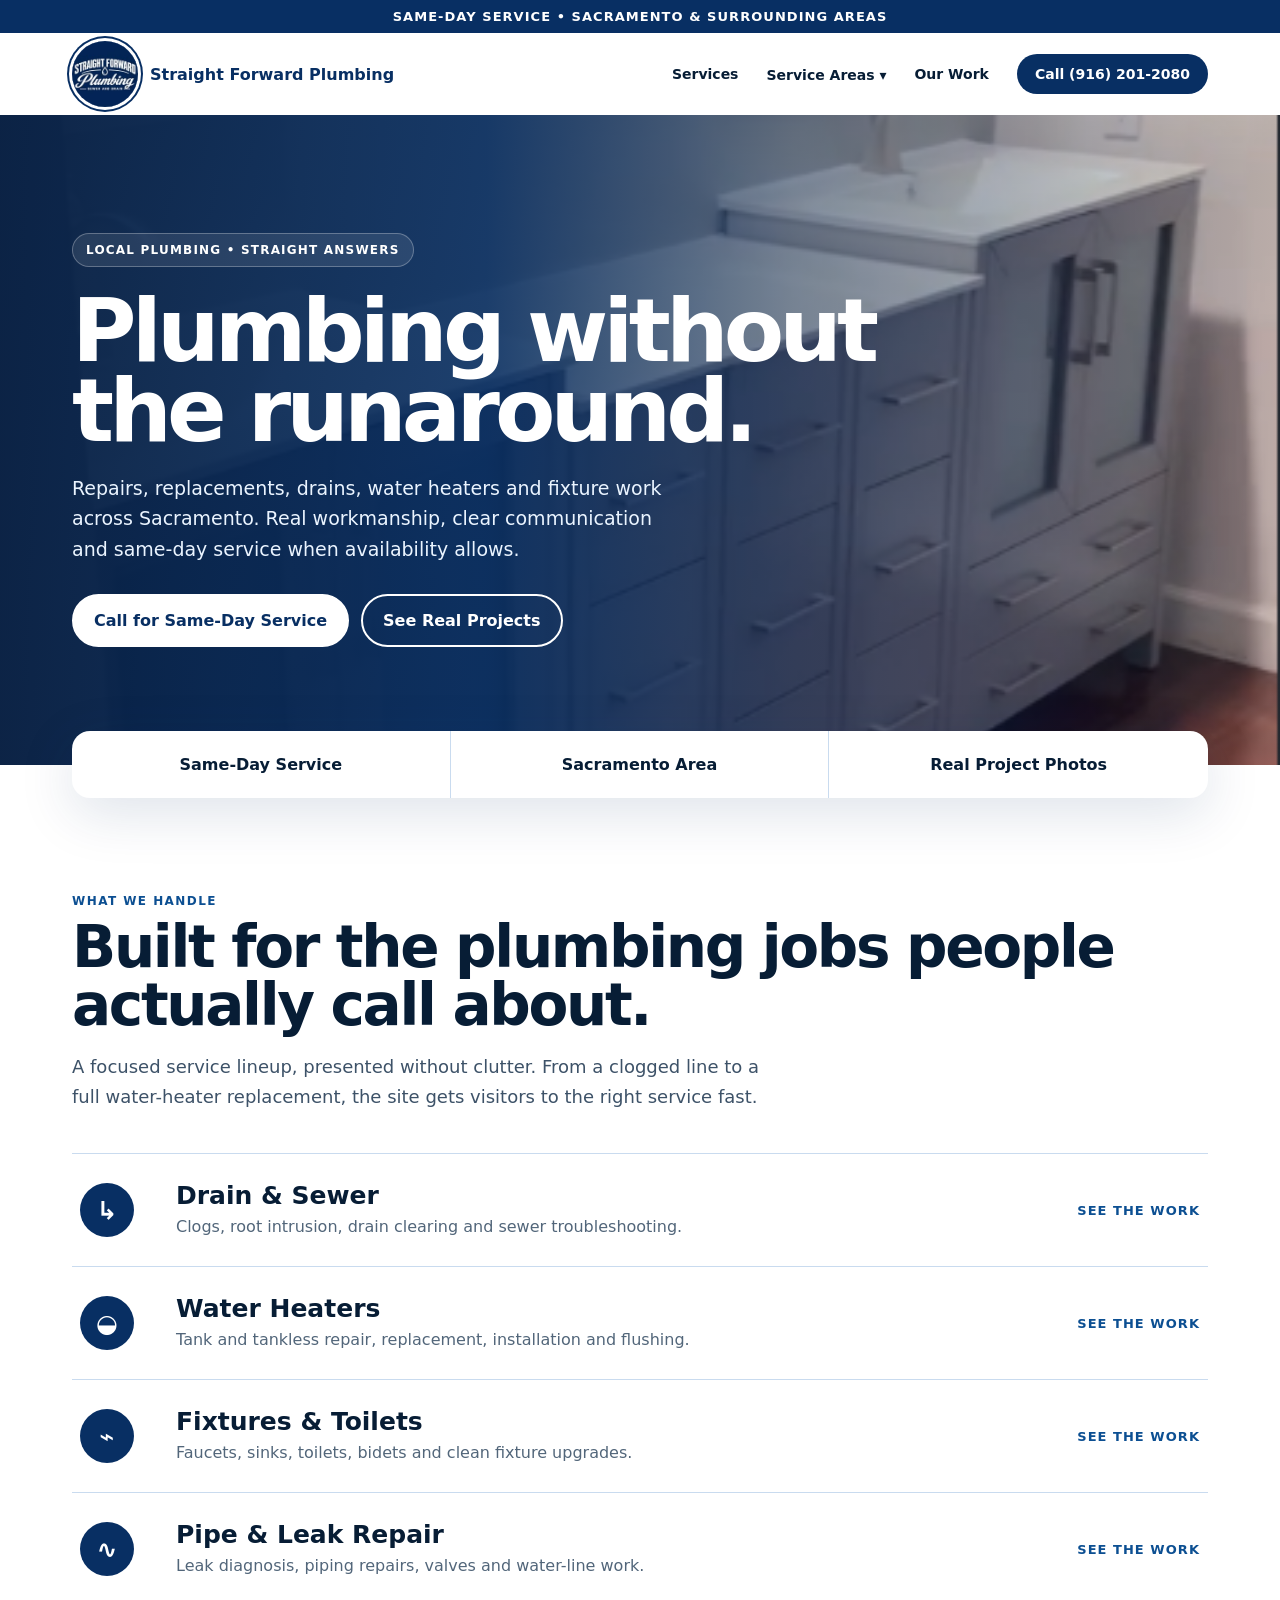
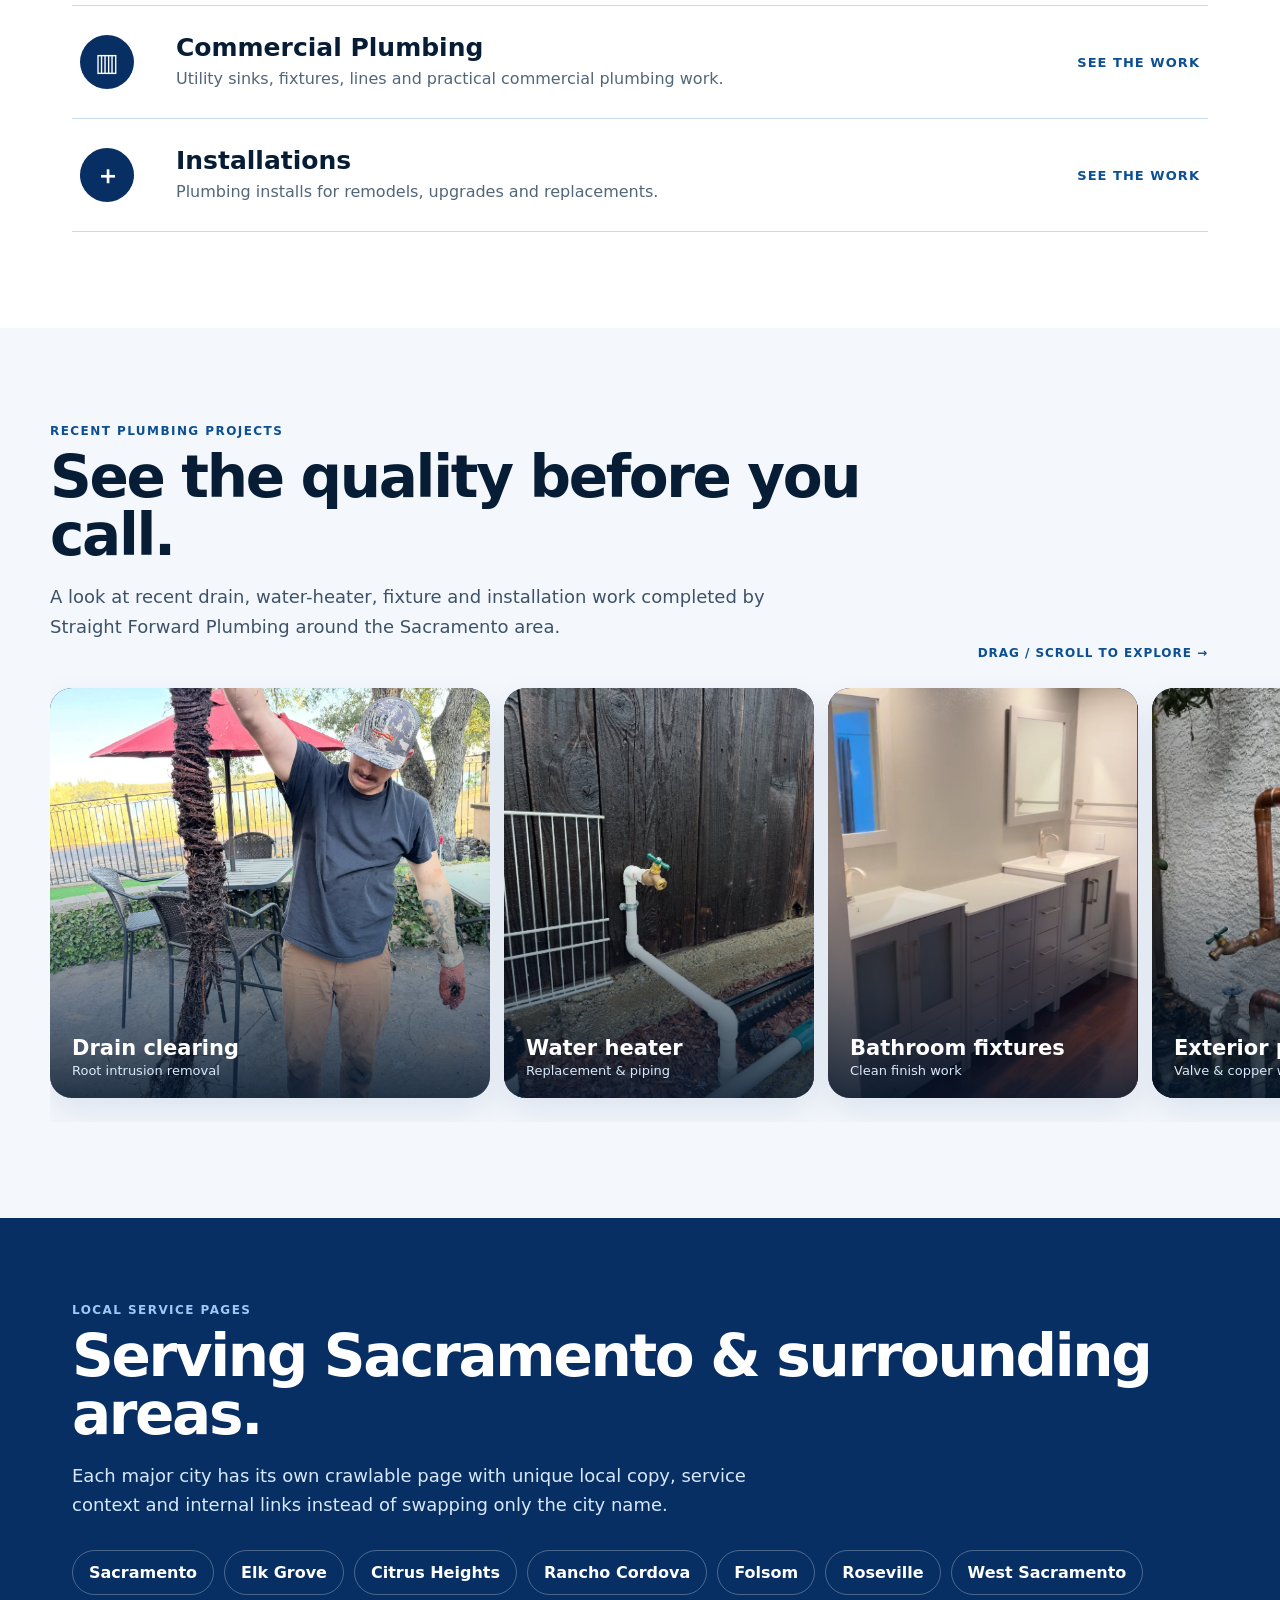
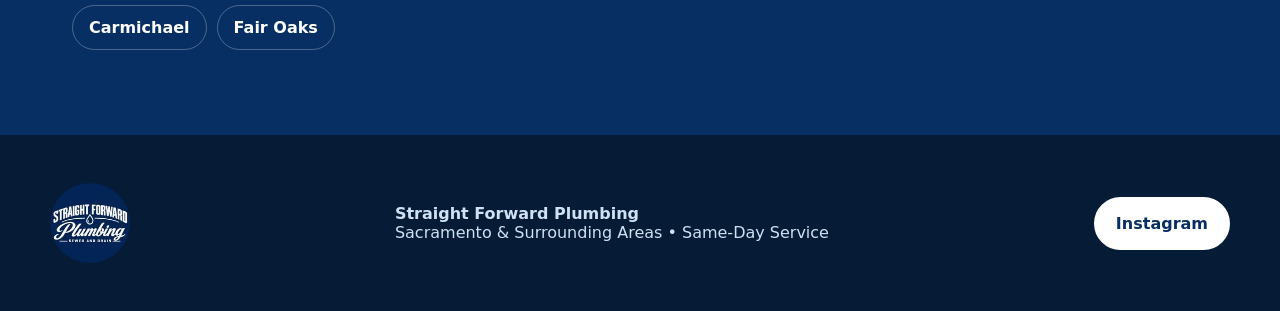
==== commit 16203289: "Add files via upload" ====
--- a/index.html
+++ b/index.html
@@ -1,4 +1,4 @@
-<!doctype html><html lang="en"><head><meta charset="utf-8"><meta name="viewport" content="width=device-width,initial-scale=1"><title>Straight Forward Plumbing | Sacramento Plumber & Same-Day Service</title><meta name="description" content="Straight Forward Plumbing provides same-day plumbing service across Sacramento and surrounding areas, including drain, water heater, fixture, sewer and pipe work."><link rel="stylesheet" href="styles.css"><script type="application/ld+json">{"@context":"https://schema.org","@type":"Plumber","name":"Straight Forward Plumbing","areaServed":["Sacramento","Elk Grove","Citrus Heights","Rancho Cordova","Folsom","Roseville","West Sacramento","Carmichael","Fair Oaks"],"sameAs":["https://www.instagram.com/straightforwardplumbingco/"]}</script></head><body><div class="top">SAME-DAY SERVICE • SACRAMENTO & SURROUNDING AREAS</div><header class="nav"><a class="brand" href="index.html"><img src="assets/logo.jpg" alt="Straight Forward Plumbing logo"><span>Straight Forward Plumbing</span></a><button class="menu" aria-label="Open menu">☰</button><nav class="links"><a href="#services">Services</a><div class="dropdown"><a href="#areas" class="area-trigger">Service Areas ▾</a><div class="drop"><a href="sacramento.html">Sacramento</a><a href="elk-grove.html">Elk Grove</a><a href="citrus-heights.html">Citrus Heights</a><a href="rancho-cordova.html">Rancho Cordova</a><a href="folsom.html">Folsom</a><a href="roseville.html">Roseville</a><a href="west-sacramento.html">West Sacramento</a><a href="carmichael.html">Carmichael</a><a href="fair-oaks.html">Fair Oaks</a></div></div><a href="#work">Our Work</a><a class="cta" href="https://www.instagram.com/straightforwardplumbingco/">Request Service</a></nav></header><main><section class="hero"><div class="hero-inner"><span class="eyebrow">LOCAL PLUMBING • STRAIGHT ANSWERS</span><h1>Plumbing without the runaround.</h1><p>Repairs, replacements, drains, water heaters and fixture work across Sacramento. Real workmanship, clear communication and same-day service when availability allows.</p><div class="actions"><a class="btn" href="https://www.instagram.com/straightforwardplumbingco/">Request Same-Day Service</a><a class="btn alt" href="#work">See Real Projects</a></div></div></section><div class="trust"><div class="trustbar"><div>Same-Day Service</div><div>Sacramento Area</div><div>Real Project Photos</div></div></div><section class="section" id="services"><div class="kicker">What we handle</div><h2>Built for the plumbing jobs people actually call about.</h2><p class="lead">A focused service lineup, presented without clutter. From a clogged line to a full water-heater replacement, the site gets visitors to the right service fast.</p><div class="service-list">
+<!doctype html><html lang="en"><head><meta charset="utf-8"><meta name="viewport" content="width=device-width,initial-scale=1"><title>Straight Forward Plumbing | Sacramento Plumber & Same-Day Service</title><meta name="description" content="Straight Forward Plumbing provides same-day plumbing service across Sacramento and surrounding areas, including drain, water heater, fixture, sewer and pipe work."><link rel="stylesheet" href="styles.css"><script type="application/ld+json">{"@context":"https://schema.org","@type":"Plumber","name":"Straight Forward Plumbing","telephone":"+1-916-201-2080","areaServed":["Sacramento","Elk Grove","Citrus Heights","Rancho Cordova","Folsom","Roseville","West Sacramento","Carmichael","Fair Oaks"],"sameAs":["https://www.instagram.com/straightforwardplumbingco/"]}</script></head><body><div class="top">SAME-DAY SERVICE • SACRAMENTO & SURROUNDING AREAS</div><header class="nav"><a class="brand" href="index.html"><img src="assets/logo.jpg" alt="Straight Forward Plumbing logo"><span>Straight Forward Plumbing</span></a><button class="menu" aria-label="Open menu">☰</button><nav class="links"><a href="#services">Services</a><div class="dropdown"><a href="#areas" class="area-trigger">Service Areas ▾</a><div class="drop"><a href="sacramento.html">Sacramento</a><a href="elk-grove.html">Elk Grove</a><a href="citrus-heights.html">Citrus Heights</a><a href="rancho-cordova.html">Rancho Cordova</a><a href="folsom.html">Folsom</a><a href="roseville.html">Roseville</a><a href="west-sacramento.html">West Sacramento</a><a href="carmichael.html">Carmichael</a><a href="fair-oaks.html">Fair Oaks</a></div></div><a href="#work">Our Work</a><a class="cta" href="tel:+19162012080">Call (916) 201-2080</a></nav></header><main><section class="hero"><div class="hero-inner"><span class="eyebrow">LOCAL PLUMBING • STRAIGHT ANSWERS</span><h1>Plumbing without the runaround.</h1><p>Repairs, replacements, drains, water heaters and fixture work across Sacramento. Real workmanship, clear communication and same-day service when availability allows.</p><div class="actions"><a class="btn" href="tel:+19162012080">Call for Same-Day Service</a><a class="btn alt" href="#work">See Real Projects</a></div></div></section><div class="trust"><div class="trustbar"><div>Same-Day Service</div><div>Sacramento Area</div><div>Real Project Photos</div></div></div><section class="section" id="services"><div class="kicker">What we handle</div><h2>Built for the plumbing jobs people actually call about.</h2><p class="lead">A focused service lineup, presented without clutter. From a clogged line to a full water-heater replacement, the site gets visitors to the right service fast.</p><div class="service-list">
 <a class="service-row drain" href="#work"><span class="service-icon">↳</span><div><h3>Drain & Sewer</h3><p>Clogs, root intrusion, drain clearing and sewer troubleshooting.</p></div><span class="service-link">See the work</span></a>
 <a class="service-row heater" href="#work"><span class="service-icon">◒</span><div><h3>Water Heaters</h3><p>Tank and tankless repair, replacement, installation and flushing.</p></div><span class="service-link">See the work</span></a>
 <a class="service-row fixture" href="#work"><span class="service-icon">⌁</span><div><h3>Fixtures & Toilets</h3><p>Faucets, sinks, toilets, bidets and clean fixture upgrades.</p></div><span class="service-link">See the work</span></a>
@@ -12,4 +12,4 @@
 <figure class="project-card"><img src="assets/work-7.png" alt="Exterior copper valve plumbing installation" loading="lazy"><figcaption><b>Exterior plumbing</b><span>Valve & copper work</span></figcaption></figure>
 <figure class="project-card"><img src="assets/work-9.png" alt="Commercial utility sink plumbing installation" loading="lazy"><figcaption><b>Commercial</b><span>Utility sink installation</span></figcaption></figure>
 <figure class="project-card"><img src="assets/work-4.png" alt="Toilet installation" loading="lazy"><figcaption><b>Fixture install</b><span>Toilet replacement</span></figcaption></figure>
-</div></section><section class="blue" id="areas"><div class="section"><div class="kicker" style="color:#9dc9f4">Local service pages</div><h2>Serving Sacramento & surrounding areas.</h2><p class="lead">Each major city has its own crawlable page with unique local copy, service context and internal links instead of swapping only the city name.</p><div class="areas"><a href="sacramento.html">Sacramento</a><a href="elk-grove.html">Elk Grove</a><a href="citrus-heights.html">Citrus Heights</a><a href="rancho-cordova.html">Rancho Cordova</a><a href="folsom.html">Folsom</a><a href="roseville.html">Roseville</a><a href="west-sacramento.html">West Sacramento</a><a href="carmichael.html">Carmichael</a><a href="fair-oaks.html">Fair Oaks</a></div></div></section></main><footer class="footer"><div class="footerin"><img src="assets/logo.jpg" alt="Straight Forward Plumbing"><div><strong>Straight Forward Plumbing</strong><br>Sacramento & Surrounding Areas • Same-Day Service</div><a class="btn" href="https://www.instagram.com/straightforwardplumbingco/">Instagram</a></div></footer><a class="mobile-call" href="https://www.instagram.com/straightforwardplumbingco/">Request Same-Day Service</a><script src="script.js"></script></body></html>
+</div></section><section class="blue" id="areas"><div class="section"><div class="kicker" style="color:#9dc9f4">Local service pages</div><h2>Serving Sacramento & surrounding areas.</h2><p class="lead">Each major city has its own crawlable page with unique local copy, service context and internal links instead of swapping only the city name.</p><div class="areas"><a href="sacramento.html">Sacramento</a><a href="elk-grove.html">Elk Grove</a><a href="citrus-heights.html">Citrus Heights</a><a href="rancho-cordova.html">Rancho Cordova</a><a href="folsom.html">Folsom</a><a href="roseville.html">Roseville</a><a href="west-sacramento.html">West Sacramento</a><a href="carmichael.html">Carmichael</a><a href="fair-oaks.html">Fair Oaks</a></div></div></section></main><footer class="footer"><div class="footerin"><img src="assets/logo.jpg" alt="Straight Forward Plumbing"><div><strong>Straight Forward Plumbing</strong><br>Sacramento & Surrounding Areas • Same-Day Service</div><a class="btn" href="https://www.instagram.com/straightforwardplumbingco/">Instagram</a></div></footer><a class="mobile-call" href="tel:+19162012080">Call for Same-Day Service</a><script src="script.js"></script></body></html>
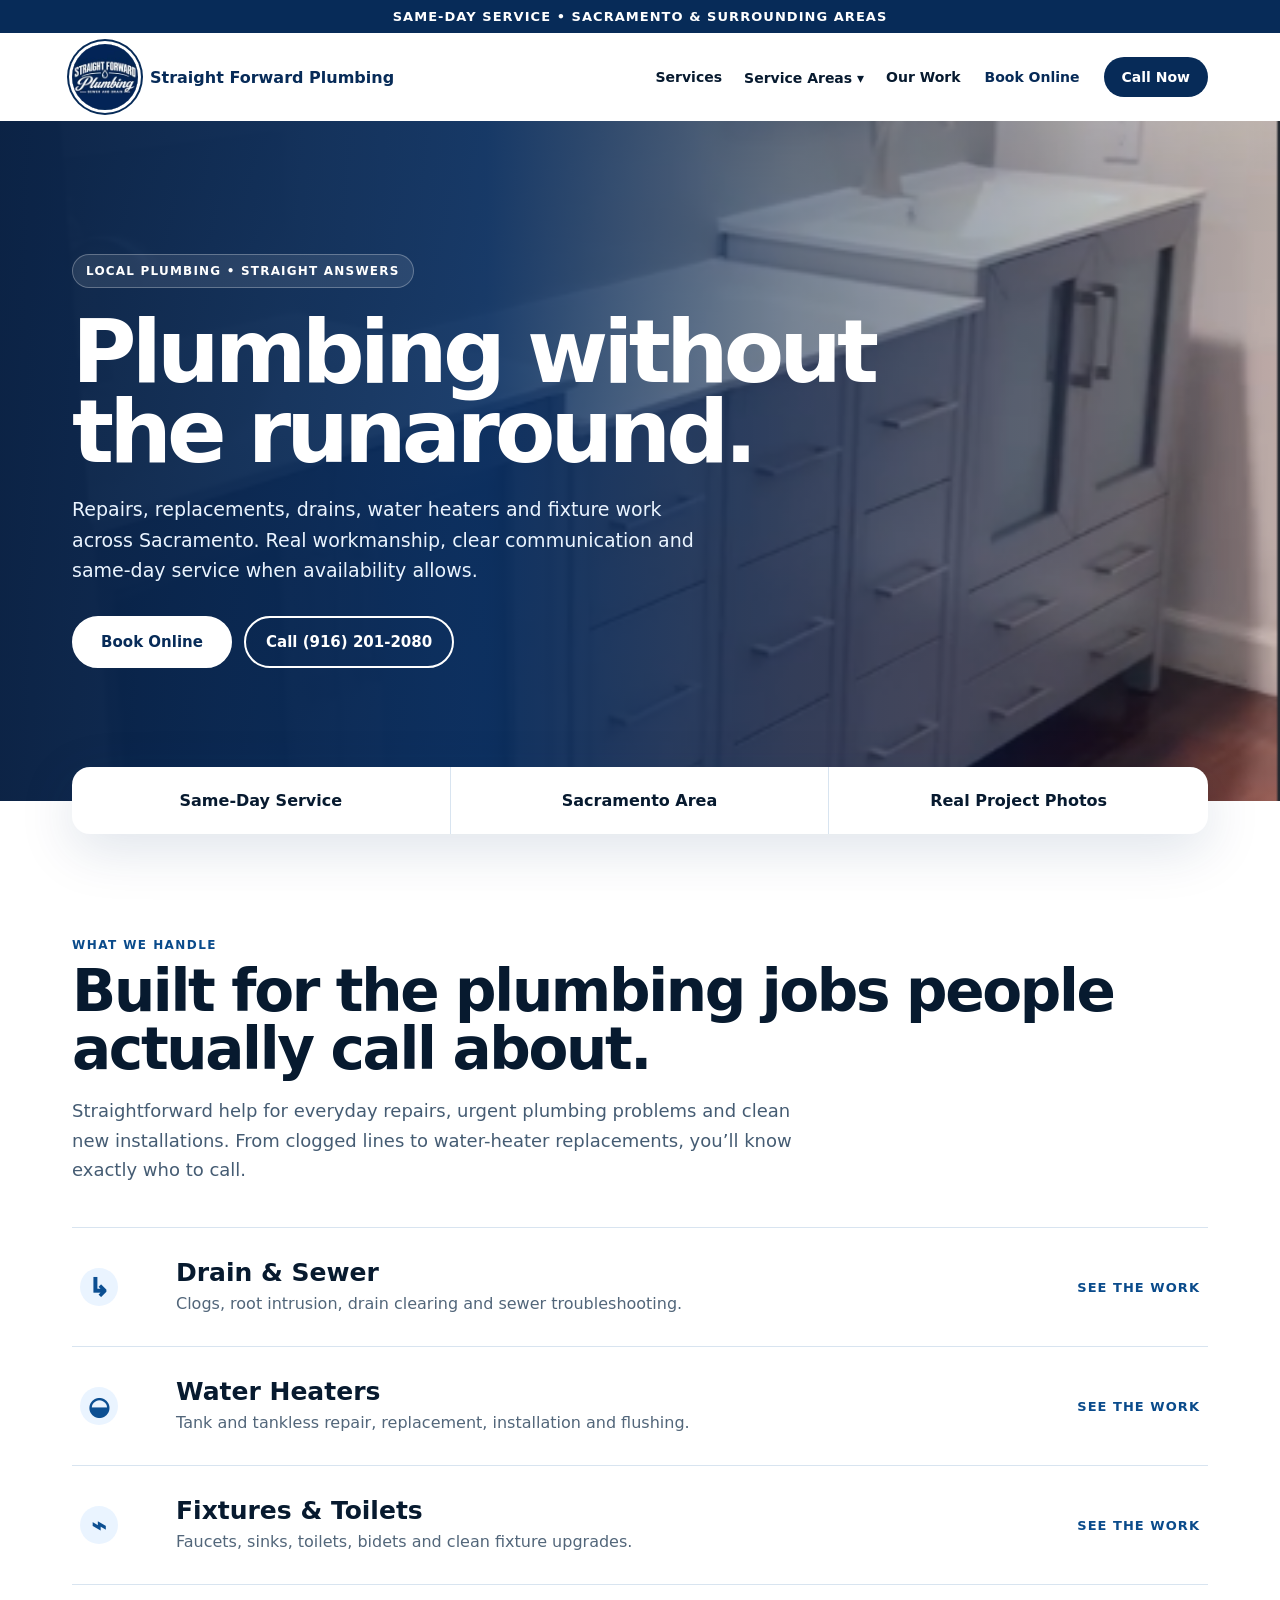
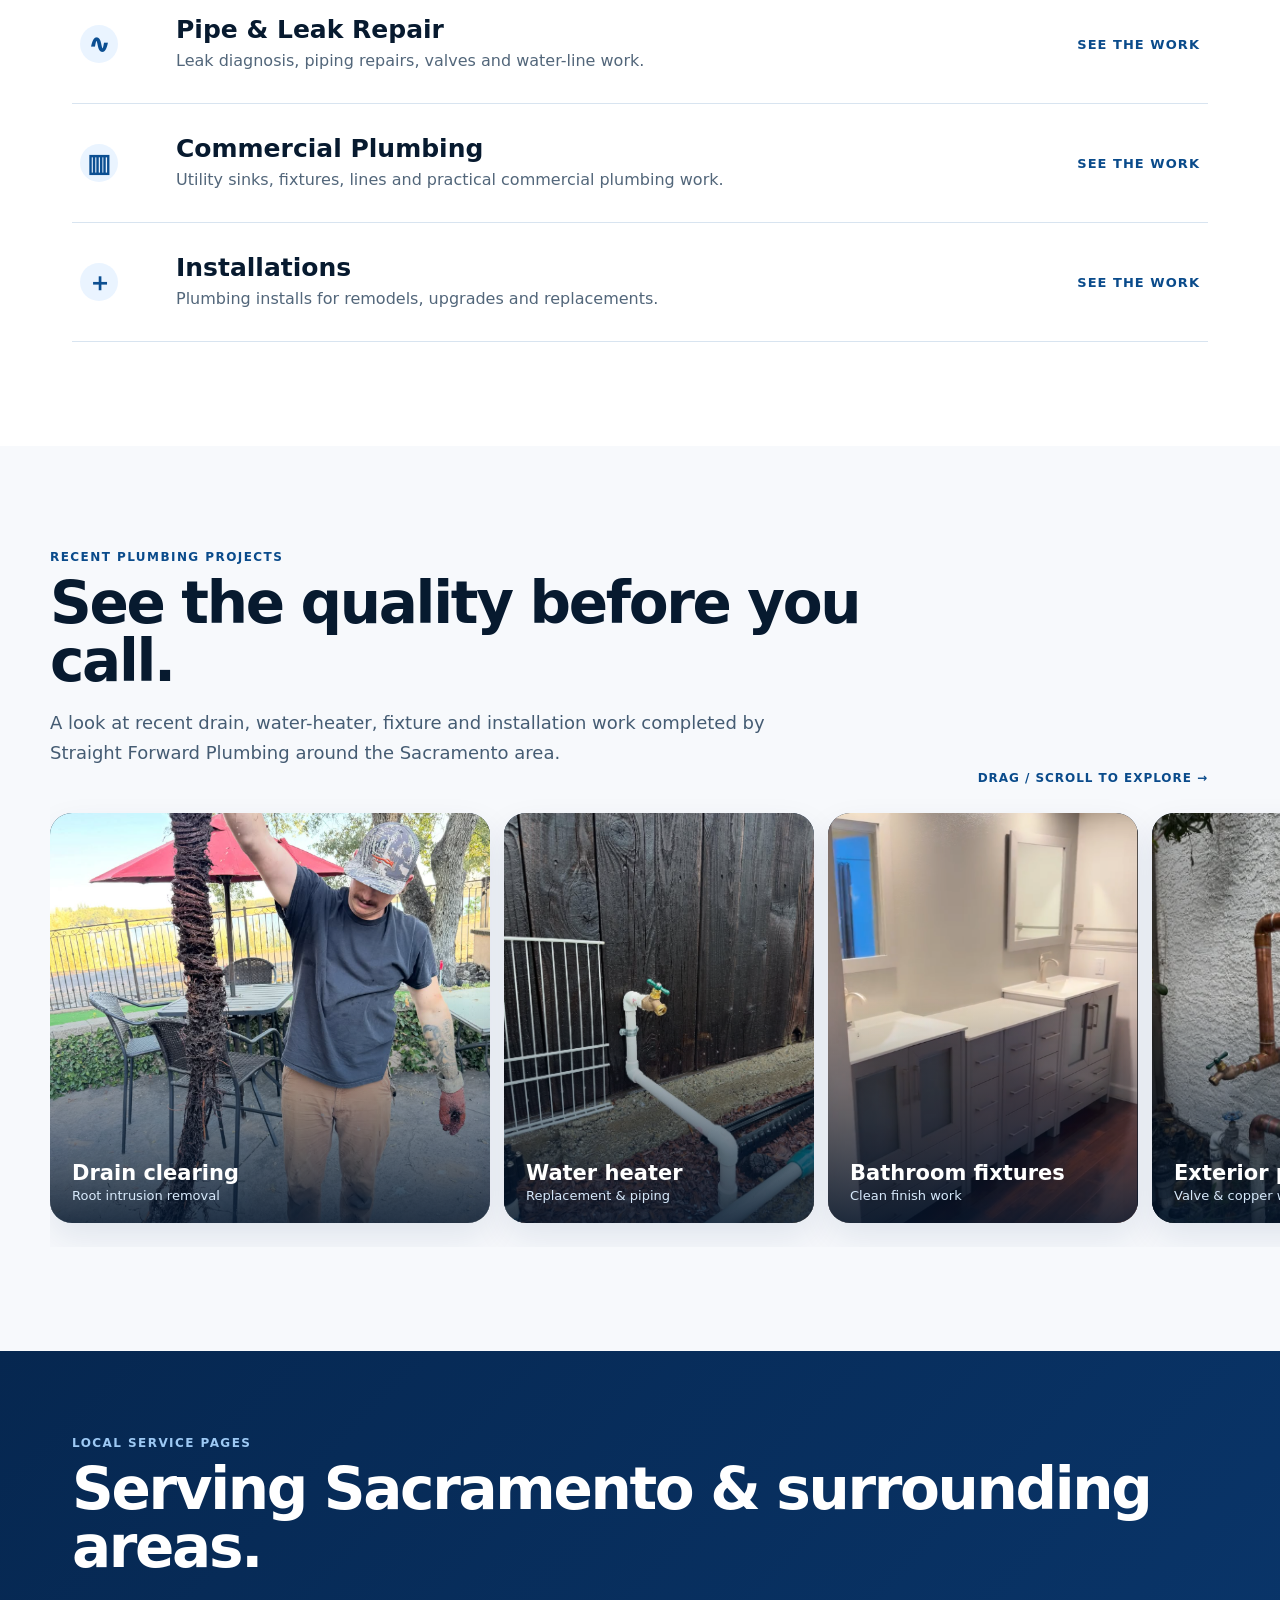
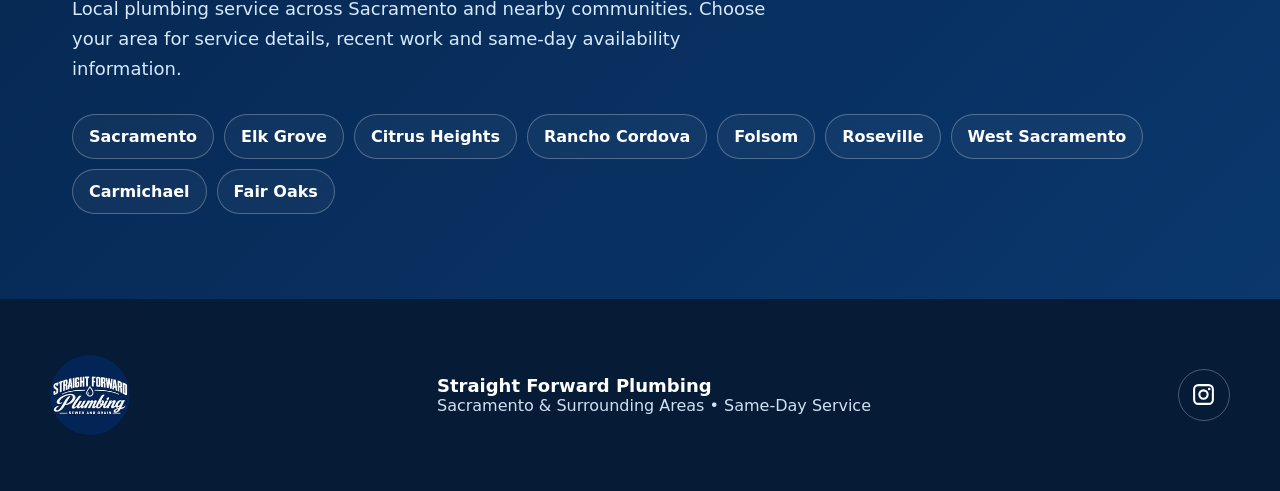
==== commit c2e059ae: "Add files via upload" ====
--- a/index.html
+++ b/index.html
@@ -1,4 +1,4 @@
-<!doctype html><html lang="en"><head><meta charset="utf-8"><meta name="viewport" content="width=device-width,initial-scale=1"><title>Straight Forward Plumbing | Sacramento Plumber & Same-Day Service</title><meta name="description" content="Straight Forward Plumbing provides same-day plumbing service across Sacramento and surrounding areas, including drain, water heater, fixture, sewer and pipe work."><link rel="stylesheet" href="styles.css"><script type="application/ld+json">{"@context":"https://schema.org","@type":"Plumber","name":"Straight Forward Plumbing","telephone":"+1-916-201-2080","areaServed":["Sacramento","Elk Grove","Citrus Heights","Rancho Cordova","Folsom","Roseville","West Sacramento","Carmichael","Fair Oaks"],"sameAs":["https://www.instagram.com/straightforwardplumbingco/"]}</script></head><body><div class="top">SAME-DAY SERVICE • SACRAMENTO & SURROUNDING AREAS</div><header class="nav"><a class="brand" href="index.html"><img src="assets/logo.jpg" alt="Straight Forward Plumbing logo"><span>Straight Forward Plumbing</span></a><button class="menu" aria-label="Open menu">☰</button><nav class="links"><a href="#services">Services</a><div class="dropdown"><a href="#areas" class="area-trigger">Service Areas ▾</a><div class="drop"><a href="sacramento.html">Sacramento</a><a href="elk-grove.html">Elk Grove</a><a href="citrus-heights.html">Citrus Heights</a><a href="rancho-cordova.html">Rancho Cordova</a><a href="folsom.html">Folsom</a><a href="roseville.html">Roseville</a><a href="west-sacramento.html">West Sacramento</a><a href="carmichael.html">Carmichael</a><a href="fair-oaks.html">Fair Oaks</a></div></div><a href="#work">Our Work</a><a class="cta" href="tel:+19162012080">Call (916) 201-2080</a></nav></header><main><section class="hero"><div class="hero-inner"><span class="eyebrow">LOCAL PLUMBING • STRAIGHT ANSWERS</span><h1>Plumbing without the runaround.</h1><p>Repairs, replacements, drains, water heaters and fixture work across Sacramento. Real workmanship, clear communication and same-day service when availability allows.</p><div class="actions"><a class="btn" href="tel:+19162012080">Call for Same-Day Service</a><a class="btn alt" href="#work">See Real Projects</a></div></div></section><div class="trust"><div class="trustbar"><div>Same-Day Service</div><div>Sacramento Area</div><div>Real Project Photos</div></div></div><section class="section" id="services"><div class="kicker">What we handle</div><h2>Built for the plumbing jobs people actually call about.</h2><p class="lead">A focused service lineup, presented without clutter. From a clogged line to a full water-heater replacement, the site gets visitors to the right service fast.</p><div class="service-list">
+<!doctype html><html lang="en"><head><meta charset="utf-8"><meta name="viewport" content="width=device-width,initial-scale=1"><title>Straight Forward Plumbing | Sacramento Plumber & Same-Day Service</title><meta name="description" content="Straight Forward Plumbing provides same-day plumbing service across Sacramento and surrounding areas, including drain, water heater, fixture, sewer and pipe work."><link rel="stylesheet" href="styles.css"><script type="application/ld+json">{"@context":"https://schema.org","@type":"Plumber","name":"Straight Forward Plumbing","telephone":"+1-916-201-2080","areaServed":["Sacramento","Elk Grove","Citrus Heights","Rancho Cordova","Folsom","Roseville","West Sacramento","Carmichael","Fair Oaks"],"sameAs":["https://www.instagram.com/straightforwardplumbingco/"]}</script></head><body><div class="top">SAME-DAY SERVICE • SACRAMENTO & SURROUNDING AREAS</div><header class="nav"><a class="brand" href="index.html"><img src="assets/logo.jpg" alt="Straight Forward Plumbing logo"><span>Straight Forward Plumbing</span></a><button class="menu" aria-label="Open menu">☰</button><nav class="links"><a href="#services">Services</a><div class="dropdown"><a href="#areas" class="area-trigger">Service Areas ▾</a><div class="drop"><a href="sacramento.html">Sacramento</a><a href="elk-grove.html">Elk Grove</a><a href="citrus-heights.html">Citrus Heights</a><a href="rancho-cordova.html">Rancho Cordova</a><a href="folsom.html">Folsom</a><a href="roseville.html">Roseville</a><a href="west-sacramento.html">West Sacramento</a><a href="carmichael.html">Carmichael</a><a href="fair-oaks.html">Fair Oaks</a></div></div><a href="#work">Our Work</a><button class="nav-book book-trigger" type="button">Book Online</button><a class="cta" href="tel:+19162012080">Call Now</a></nav></header><main><section class="hero"><div class="hero-inner"><span class="eyebrow">LOCAL PLUMBING • STRAIGHT ANSWERS</span><h1>Plumbing without the runaround.</h1><p>Repairs, replacements, drains, water heaters and fixture work across Sacramento. Real workmanship, clear communication and same-day service when availability allows.</p><div class="actions"><button class="btn book-trigger" type="button">Book Online</button><a class="btn alt" href="tel:+19162012080">Call (916) 201-2080</a></div></div></section><div class="trust"><div class="trustbar"><div>Same-Day Service</div><div>Sacramento Area</div><div>Real Project Photos</div></div></div><section class="section" id="services"><div class="kicker">What we handle</div><h2>Built for the plumbing jobs people actually call about.</h2><p class="lead">Straightforward help for everyday repairs, urgent plumbing problems and clean new installations. From clogged lines to water-heater replacements, you’ll know exactly who to call.</p><div class="service-list">
 <a class="service-row drain" href="#work"><span class="service-icon">↳</span><div><h3>Drain & Sewer</h3><p>Clogs, root intrusion, drain clearing and sewer troubleshooting.</p></div><span class="service-link">See the work</span></a>
 <a class="service-row heater" href="#work"><span class="service-icon">◒</span><div><h3>Water Heaters</h3><p>Tank and tankless repair, replacement, installation and flushing.</p></div><span class="service-link">See the work</span></a>
 <a class="service-row fixture" href="#work"><span class="service-icon">⌁</span><div><h3>Fixtures & Toilets</h3><p>Faucets, sinks, toilets, bidets and clean fixture upgrades.</p></div><span class="service-link">See the work</span></a>
@@ -12,4 +12,4 @@
 <figure class="project-card"><img src="assets/work-7.png" alt="Exterior copper valve plumbing installation" loading="lazy"><figcaption><b>Exterior plumbing</b><span>Valve & copper work</span></figcaption></figure>
 <figure class="project-card"><img src="assets/work-9.png" alt="Commercial utility sink plumbing installation" loading="lazy"><figcaption><b>Commercial</b><span>Utility sink installation</span></figcaption></figure>
 <figure class="project-card"><img src="assets/work-4.png" alt="Toilet installation" loading="lazy"><figcaption><b>Fixture install</b><span>Toilet replacement</span></figcaption></figure>
-</div></section><section class="blue" id="areas"><div class="section"><div class="kicker" style="color:#9dc9f4">Local service pages</div><h2>Serving Sacramento & surrounding areas.</h2><p class="lead">Each major city has its own crawlable page with unique local copy, service context and internal links instead of swapping only the city name.</p><div class="areas"><a href="sacramento.html">Sacramento</a><a href="elk-grove.html">Elk Grove</a><a href="citrus-heights.html">Citrus Heights</a><a href="rancho-cordova.html">Rancho Cordova</a><a href="folsom.html">Folsom</a><a href="roseville.html">Roseville</a><a href="west-sacramento.html">West Sacramento</a><a href="carmichael.html">Carmichael</a><a href="fair-oaks.html">Fair Oaks</a></div></div></section></main><footer class="footer"><div class="footerin"><img src="assets/logo.jpg" alt="Straight Forward Plumbing"><div><strong>Straight Forward Plumbing</strong><br>Sacramento & Surrounding Areas • Same-Day Service</div><a class="btn" href="https://www.instagram.com/straightforwardplumbingco/">Instagram</a></div></footer><a class="mobile-call" href="tel:+19162012080">Call for Same-Day Service</a><script src="script.js"></script></body></html>
+</div></section><section class="blue" id="areas"><div class="section"><div class="kicker" style="color:#9dc9f4">Local service pages</div><h2>Serving Sacramento & surrounding areas.</h2><p class="lead">Local plumbing service across Sacramento and nearby communities. Choose your area for service details, recent work and same-day availability information.</p><div class="areas"><a href="sacramento.html">Sacramento</a><a href="elk-grove.html">Elk Grove</a><a href="citrus-heights.html">Citrus Heights</a><a href="rancho-cordova.html">Rancho Cordova</a><a href="folsom.html">Folsom</a><a href="roseville.html">Roseville</a><a href="west-sacramento.html">West Sacramento</a><a href="carmichael.html">Carmichael</a><a href="fair-oaks.html">Fair Oaks</a></div></div></section></main><footer class="footer"><div class="footerin"><img src="assets/logo.jpg" alt="Straight Forward Plumbing"><div><strong>Straight Forward Plumbing</strong><br>Sacramento & Surrounding Areas • Same-Day Service</div><a class="footer-social" href="https://www.instagram.com/straightforwardplumbingco/" target="_blank" rel="noopener" aria-label="Straight Forward Plumbing on Instagram"><svg viewBox="0 0 24 24" aria-hidden="true"><path d="M7 2h10a5 5 0 0 1 5 5v10a5 5 0 0 1-5 5H7a5 5 0 0 1-5-5V7a5 5 0 0 1 5-5Zm0 2a3 3 0 0 0-3 3v10a3 3 0 0 0 3 3h10a3 3 0 0 0 3-3V7a3 3 0 0 0-3-3H7Zm10.5 1.5a1.25 1.25 0 1 1 0 2.5 1.25 1.25 0 0 1 0-2.5ZM12 7a5 5 0 1 1 0 10 5 5 0 0 1 0-10Zm0 2a3 3 0 1 0 0 6 3 3 0 0 0 0-6Z"/></svg></a></div></footer><div class="mobile-dock"><a class="mobile-call" href="tel:+19162012080">Call Now</a><button class="mobile-book book-trigger" type="button">Book Online</button></div><div class="booking-modal" id="bookingModal" aria-hidden="true"><div class="booking-backdrop" data-close-booking></div><div class="booking-panel" role="dialog" aria-modal="true" aria-labelledby="bookingTitle"><button class="booking-close" type="button" data-close-booking aria-label="Close booking form">×</button><div class="booking-kicker">REQUEST AN APPOINTMENT</div><h2 id="bookingTitle">Tell us what you need.</h2><p class="booking-intro">Send the details below and your appointment request will be prepared as a text to Straight Forward Plumbing. Same-day requests are welcome when availability allows.</p><form id="bookingForm"><div class="form-grid"><label><span>Name</span><input name="name" autocomplete="name" required placeholder="Your name"></label><label><span>Phone</span><input name="phone" autocomplete="tel" inputmode="tel" required placeholder="Best number to reach you"></label><label><span>Service needed</span><select name="service" required><option value="">Choose a service</option><option>Drain / sewer</option><option>Water heater</option><option>Leak / pipe repair</option><option>Fixture / toilet</option><option>Commercial plumbing</option><option>Installation / other</option></select></label><label><span>Preferred day</span><input name="date" type="date"></label><label class="form-wide"><span>Service address / area</span><input name="location" autocomplete="street-address" required placeholder="Address or neighborhood"></label><label class="form-wide"><span>What’s going on?</span><textarea name="details" rows="4" required placeholder="Briefly describe the plumbing issue"></textarea></label></div><button class="booking-submit" type="submit">Send Appointment Request</button><p class="booking-note">Submitting opens your Messages app with the request pre-filled to (916) 201-2080. Nothing is sent until you press Send.</p></form></div></div><script src="script.js"></script></body></html>
--- a/styles.css
+++ b/styles.css
@@ -11,3 +11,36 @@
 .project-rail{display:flex;gap:14px;overflow-x:auto;padding:28px max(22px,calc((100vw - 1180px)/2)) 24px 0;scroll-snap-type:x mandatory;scrollbar-width:thin}.project-card{position:relative;flex:0 0 310px;height:410px;margin:0;border-radius:22px;overflow:hidden;scroll-snap-align:start;background:#071d35;box-shadow:0 15px 35px #082f6318}.project-card.feature{flex-basis:440px}.project-card img{width:100%;height:100%;object-fit:cover;transition:.5s}.project-card:hover img{transform:scale(1.045)}.project-card:after{content:"";position:absolute;inset:45% 0 0;background:linear-gradient(transparent,#03152bd9)}.project-card figcaption{position:absolute;z-index:2;left:22px;right:22px;bottom:20px;color:#fff;display:flex;flex-direction:column;gap:3px}.project-card figcaption b{font-size:21px}.project-card figcaption span{font-size:13px;color:#d7e9fb}
 .local-note{margin:24px 0;padding:18px 20px;border-left:4px solid var(--blue);background:var(--ice);line-height:1.6;color:#344d66}.local-tags{display:flex;flex-wrap:wrap;gap:8px;margin:20px 0}.local-tags span{border:1px solid var(--line);padding:8px 11px;border-radius:999px;font-size:12px;font-weight:800;color:var(--blue)}
 @media(max-width:760px){.service-row{grid-template-columns:56px 1fr;gap:14px;padding:22px 2px}.service-link{display:none}.service-icon{width:48px;height:48px}.service-row h3{font-size:20px}.work-head{display:block}.swipe-note{display:inline-block;margin-top:12px}.project-card{flex-basis:78vw;height:380px}.project-card.feature{flex-basis:86vw}.work-section{padding-right:0}.hero{background-position:64% center}.drop{padding-top:6px!important}}
+/* V5 location page redesign */
+body.location-page{background:#f7faff}.location-page .top{background:#062750}.location-page .nav{background:#fff}.location-page .pagehero{padding:0;background:#071f3d;position:relative;overflow:hidden}.location-page .pagehero::after{content:"";position:absolute;inset:0;background:linear-gradient(90deg,rgba(5,27,54,.98) 0%,rgba(5,35,71,.91) 45%,rgba(5,35,71,.38) 78%,rgba(5,35,71,.2) 100%);pointer-events:none}.location-page .pagehero .city-hero{max-width:none;min-height:560px;margin:0;background-size:cover;background-position:center;display:flex;align-items:center}.location-page .city-hero-inner{width:min(1180px,100%);margin:auto;padding:88px 22px;position:relative;z-index:2}.location-page .pagehero h1{max-width:820px;font-size:clamp(48px,6vw,78px);margin:14px 0 20px}.location-page .pagehero p{max-width:660px;font-size:19px}.city-proof{display:flex;gap:22px;flex-wrap:wrap;margin-top:34px;color:#e4effb;font-size:13px;font-weight:800}.city-proof span{display:flex;align-items:center;gap:8px}.city-proof span::before{content:"";width:7px;height:7px;background:#7fc1ff;border-radius:50%}.location-wrap{max-width:1180px;margin:auto;padding:86px 22px}.location-intro{display:grid;grid-template-columns:minmax(0,1.05fr) minmax(320px,.95fr);gap:72px;align-items:center}.location-intro h2,.location-services h2,.city-cta h2{font-size:clamp(36px,5vw,58px);line-height:1;letter-spacing:-.045em;margin:10px 0 20px}.location-intro .lead{max-width:650px}.city-photo{position:relative}.city-photo img{width:100%;height:500px;object-fit:cover;border-radius:28px;display:block;box-shadow:0 28px 70px rgba(8,47,99,.15)}.photo-caption{position:absolute;left:20px;right:20px;bottom:20px;background:rgba(5,27,54,.9);backdrop-filter:blur(10px);color:#fff;padding:16px 18px;border-radius:15px;font-weight:800;font-size:13px}.location-highlights{display:grid;grid-template-columns:repeat(3,1fr);gap:1px;background:#c9dbef;border:1px solid #c9dbef;border-radius:22px;overflow:hidden;margin-top:44px}.location-highlight{background:#fff;padding:26px}.location-highlight small{display:block;color:#0c4f92;font-weight:900;text-transform:uppercase;letter-spacing:.1em;margin-bottom:8px}.location-highlight strong{font-size:18px;line-height:1.35}.location-services{background:#fff;border-top:1px solid #dfebf7;border-bottom:1px solid #dfebf7}.location-services .location-wrap{padding-top:80px;padding-bottom:80px}.service-lines{margin-top:36px;border-top:1px solid #c9dbef}.service-line{display:grid;grid-template-columns:44px 1fr auto;gap:20px;align-items:center;padding:22px 4px;border-bottom:1px solid #d9e6f3}.service-icon{width:38px;height:38px;border-radius:50%;background:#eaf4ff;display:grid;place-items:center;color:#0c4f92;font-weight:950}.service-line h3{margin:0 0 4px;font-size:19px}.service-line p{margin:0;color:#52667a;line-height:1.45}.service-line .arrow{font-size:23px;color:#0c4f92}.city-faq{display:grid;grid-template-columns:.72fr 1.28fr;gap:70px;align-items:start}.faq-intro{position:sticky;top:30px}.faq-list{border-top:1px solid #c9dbef}.location-page .faq{padding:26px 0;border-bottom:1px solid #c9dbef;border-top:0}.location-page .faq h3{font-size:20px;margin-bottom:10px}.location-page .faq p{font-size:16px;line-height:1.7}.phone-text{font-weight:850;color:#173b6e;white-space:nowrap}.city-cta{background:linear-gradient(135deg,#082f63,#123f79);color:#fff;margin:0 22px 76px;border-radius:30px;overflow:hidden}.city-cta-inner{max-width:1136px;margin:auto;padding:58px;display:flex;align-items:center;justify-content:space-between;gap:40px}.city-cta h2{margin:0 0 12px;max-width:650px}.city-cta p{margin:0;color:#d9e9fa;line-height:1.6;max-width:650px}.city-cta .btn{flex:none}.location-page .footer{padding-bottom:50px}.location-page .mobile-call{opacity:0;transform:translateY(120%);pointer-events:none;display:none;transition:opacity .25s ease,transform .35s cubic-bezier(.2,.8,.2,1)}
+@media(max-width:760px){body.location-page{background:#fff}.location-page .pagehero .city-hero{min-height:490px;background-position:center}.location-page .pagehero::after{background:linear-gradient(180deg,rgba(5,27,54,.52),rgba(5,27,54,.94) 55%,rgba(5,27,54,.99))}.location-page .city-hero-inner{padding:86px 22px 54px;align-self:flex-end}.location-page .pagehero h1{font-size:46px;line-height:.98}.location-page .pagehero p{font-size:17px}.city-proof{gap:10px 18px;margin-top:25px}.location-wrap{padding:62px 20px}.location-intro{grid-template-columns:1fr;gap:34px}.city-photo{order:-1}.city-photo img{height:330px;border-radius:20px}.photo-caption{left:12px;right:12px;bottom:12px}.location-highlights{grid-template-columns:1fr;margin-top:30px}.location-highlight{padding:20px}.location-services .location-wrap{padding-top:58px;padding-bottom:58px}.service-line{grid-template-columns:38px 1fr;padding:20px 0;gap:14px}.service-line .arrow{display:none}.city-faq{grid-template-columns:1fr;gap:25px}.faq-intro{position:static}.location-page .faq{padding:23px 0}.city-cta{margin:0 14px 58px;border-radius:24px}.city-cta-inner{padding:34px 24px;display:block}.city-cta .btn{margin-top:24px;width:100%;text-align:center}.location-page .mobile-call{display:block}.location-page .mobile-call.is-visible{opacity:1;transform:translateY(0);pointer-events:auto}.location-page .footer{padding-bottom:105px}.phone-text{white-space:normal}}
+
+/* v6: consistent delayed mobile CTA + clean social icon */
+.footer-social{display:inline-grid;place-items:center;width:52px;height:52px;border:1px solid rgba(255,255,255,.28);border-radius:50%;color:#fff;text-decoration:none;transition:transform .2s ease,background .2s ease,border-color .2s ease}
+.footer-social:hover{transform:translateY(-3px);background:#fff;color:var(--navy);border-color:#fff}
+.footer-social svg{width:25px;height:25px;display:block;fill:currentColor}
+@media(max-width:760px){
+  body .mobile-call{display:block;opacity:0;transform:translateY(120%);pointer-events:none;transition:opacity .25s ease,transform .35s cubic-bezier(.2,.8,.2,1)}
+  body .mobile-call.is-visible{opacity:1;transform:translateY(0);pointer-events:auto}
+  body .footer{padding-bottom:105px}
+  .footer-social{width:54px;height:54px}
+}
+
+
+/* V7 polish + online booking */
+:root{--navy:#072b58;--blue:#0a4b8b;--soft:#f5f8fc;--ink:#071a2f;--line:#d8e4f0}
+body{font-feature-settings:"kern" 1,"liga" 1;-webkit-font-smoothing:antialiased}
+.nav{height:88px}.links{gap:22px}.nav-book{border:0;background:transparent;color:var(--navy);font:inherit;font-size:14px;font-weight:850;padding:10px 2px}.nav-book:hover{color:var(--blue)}
+.hero{min-height:680px}.hero-inner{padding-top:92px;padding-bottom:92px}.hero p{max-width:650px}.btn{font-family:inherit;font-size:15px;line-height:1.2;appearance:none;cursor:pointer}.hero .btn{min-width:160px;text-align:center}
+.section{padding-top:104px;padding-bottom:104px}.lead{color:#455c73}.service-row{padding-top:30px;padding-bottom:30px}.work-section{background:#f7f9fc}
+.blue{background:linear-gradient(135deg,#062750,#0a376d)}.areas a{background:rgba(255,255,255,.04);transition:.2s}.areas a:hover{transform:translateY(-2px)}
+.footer{padding-top:54px;padding-bottom:54px}.footerin strong{color:#fff;font-size:18px}.footerin{min-height:84px}
+.cta-pair{display:flex;gap:10px;align-items:center;flex-wrap:wrap}.city-cta .btn.alt{border-color:rgba(255,255,255,.75)}
+
+.booking-modal{position:fixed;inset:0;z-index:500;display:none}.booking-modal.is-open{display:block}.booking-backdrop{position:absolute;inset:0;background:rgba(3,18,36,.72);backdrop-filter:blur(7px)}.booking-panel{position:absolute;right:0;top:0;height:100%;width:min(590px,100%);background:#fff;padding:58px 48px 40px;overflow:auto;box-shadow:-25px 0 80px rgba(3,18,36,.28);animation:bookingIn .28s ease both}@keyframes bookingIn{from{transform:translateX(35px);opacity:.4}to{transform:none;opacity:1}}.booking-close{position:absolute;right:24px;top:20px;border:0;background:#edf4fb;color:var(--navy);width:42px;height:42px;border-radius:50%;font-size:27px;line-height:1}.booking-kicker{font-size:12px;letter-spacing:.14em;color:var(--blue);font-weight:900}.booking-panel h2{font-size:44px;line-height:1;letter-spacing:-.045em;margin:10px 0 14px}.booking-intro{color:#52667a;line-height:1.65;margin:0 0 28px}.form-grid{display:grid;grid-template-columns:1fr 1fr;gap:16px}.form-grid label{display:grid;gap:7px}.form-grid label span{font-size:12px;text-transform:uppercase;letter-spacing:.08em;font-weight:900;color:#36516e}.form-wide{grid-column:1/-1}.form-grid input,.form-grid select,.form-grid textarea{width:100%;border:1px solid #cbdbea;border-radius:12px;padding:14px 14px;background:#fbfdff;color:var(--ink);font:inherit;outline:none}.form-grid textarea{resize:vertical}.form-grid input:focus,.form-grid select:focus,.form-grid textarea:focus{border-color:var(--blue);box-shadow:0 0 0 3px rgba(10,75,139,.09)}.booking-submit{width:100%;border:0;border-radius:999px;background:var(--navy);color:#fff;font:inherit;font-weight:900;padding:16px;margin-top:20px}.booking-note{font-size:12px;color:#6a7d90;line-height:1.5;text-align:center;margin:12px 10px 0}.mobile-dock{display:none}
+
+@media(max-width:760px){
+ .top{padding:10px 14px;font-size:11px;line-height:1.35}.nav{height:76px;padding:0 20px}.brand img{width:54px;height:54px}.hero{min-height:calc(100svh - 112px);background-position:60% center}.hero-inner{padding:62px 22px 84px}.hero h1{font-size:clamp(48px,14vw,62px);line-height:.94;margin-top:20px}.hero p{font-size:17px;line-height:1.55}.eyebrow{font-size:10px;padding:8px 11px}.actions{display:grid;grid-template-columns:1fr;max-width:360px}.actions .btn{width:100%;padding:15px 16px}.trust{margin-top:-18px}.section{padding:72px 20px}.section h2{font-size:39px}.lead{font-size:16px}.service-row{padding:23px 0}.project-card{height:360px}.blue .section{padding-top:68px;padding-bottom:68px}.areas{gap:8px}.areas a{font-size:14px;padding:10px 13px}.footer{padding:48px 20px 118px}.footerin{gap:20px}.footer img{width:72px;height:72px}
+ body .mobile-call{position:static;display:block;opacity:1;transform:none;pointer-events:auto;flex:1;border:0;box-shadow:none;background:transparent;padding:15px 10px;color:#fff}.mobile-dock{position:fixed;left:12px;right:12px;bottom:12px;z-index:110;display:flex;gap:4px;padding:5px;background:rgba(5,27,54,.96);border:1px solid rgba(255,255,255,.5);border-radius:999px;box-shadow:0 16px 45px rgba(3,18,36,.32);backdrop-filter:blur(12px);opacity:0;transform:translateY(130%);pointer-events:none;transition:opacity .25s ease,transform .35s cubic-bezier(.2,.8,.2,1)}.mobile-dock.is-visible{opacity:1;transform:none;pointer-events:auto}.mobile-book{flex:1;border:0;border-radius:999px;background:#fff;color:var(--navy);font:inherit;font-weight:900;padding:15px 10px}.location-page .mobile-call{display:block;opacity:1;transform:none;pointer-events:auto}.location-page .footer{padding-bottom:118px}
+ .booking-panel{padding:58px 22px 30px}.booking-panel h2{font-size:38px}.form-grid{grid-template-columns:1fr}.form-wide{grid-column:auto}.booking-close{right:18px}.city-cta-inner{padding:34px 24px}.cta-pair{display:grid;grid-template-columns:1fr;width:100%;margin-top:24px}.city-cta .btn{margin-top:0}.location-page .pagehero h1{font-size:44px}.location-page .city-hero-inner{padding-left:20px;padding-right:20px}
+}
